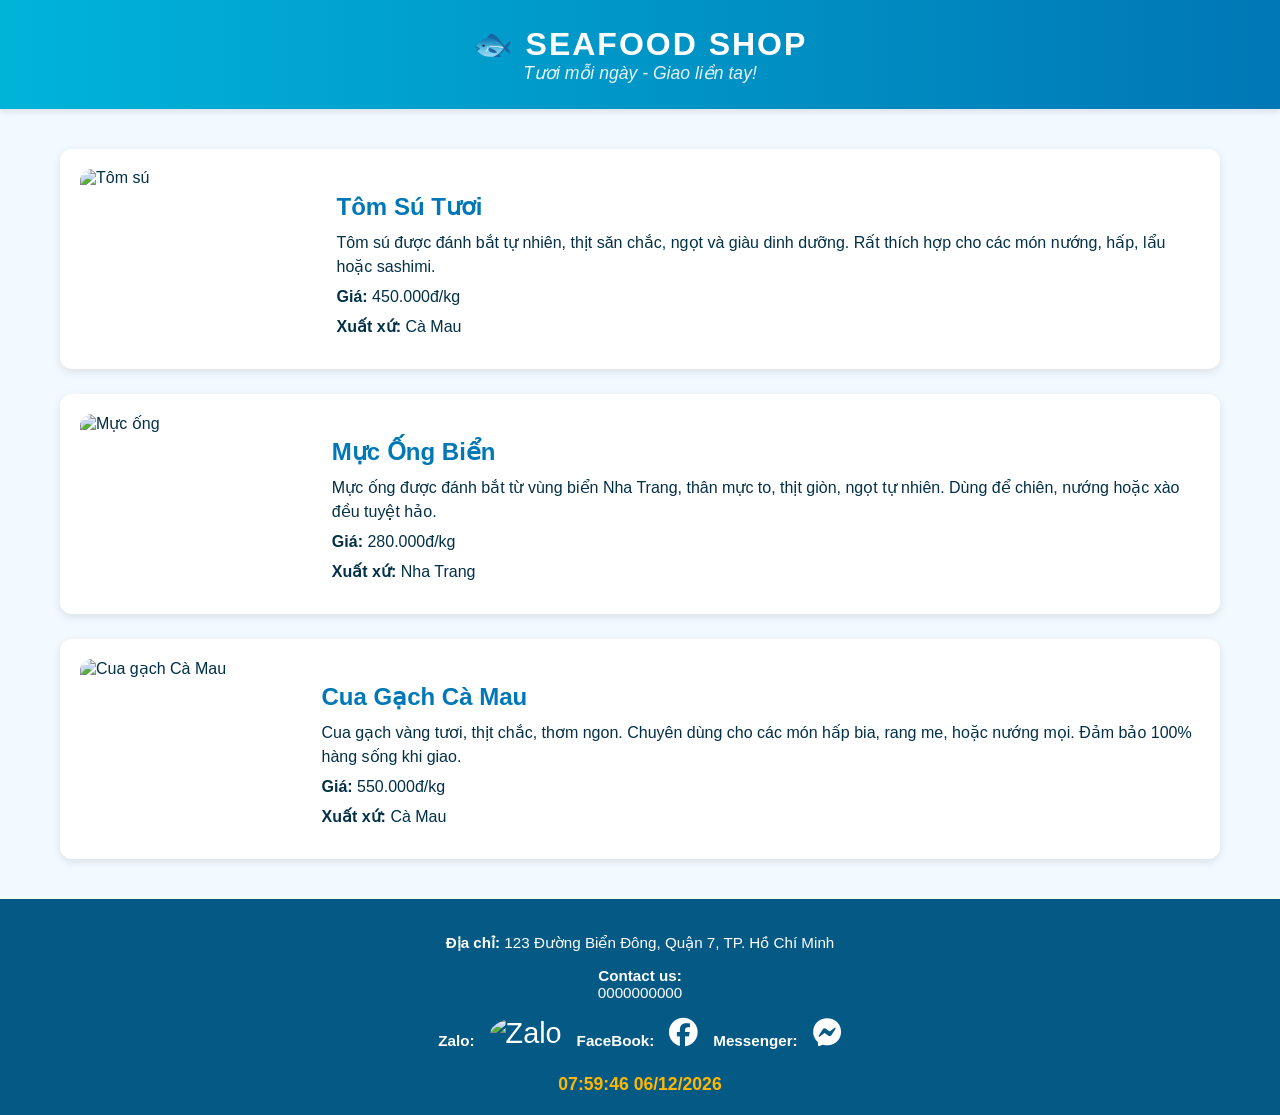
==== index.html @ 4e253ce2 "Add files via upload" ====
<!DOCTYPE html>
<html lang="vi">
<head>
  <meta charset="UTF-8">
  <meta name="viewport" content="width=device-width, initial-scale=1.0">
  <title>SeaFood Store - Hải sản tươi sống</title>
  <link rel="stylesheet" href="style.css">

  <!-- Thư viện icon Font Awesome -->
  <link rel="stylesheet" href="https://cdnjs.cloudflare.com/ajax/libs/font-awesome/6.5.0/css/all.min.css">

  <script>
    // Hiển thị giờ Việt Nam tự động
    function updateTime() {
      const now = new Date();
      const options = {
        timeZone: "Asia/Ho_Chi_Minh",
        hour: "2-digit", minute: "2-digit", second: "2-digit",
        day: "2-digit", month: "2-digit", year: "numeric"
      };
      document.getElementById("clock").innerText =
        now.toLocaleString("vi-VN", options);
    }
    setInterval(updateTime, 1000);
  </script>
</head>
<body onload="updateTime()">
  <header>
    <div class="logo">🐟 SEAFOOD SHOP</div>
    <div class="slogan">Tươi mỗi ngày - Giao liền tay!</div>
  </header>

  <main>
    <section class="product">
      <img src="https://i.imgur.com/nQqzCqB.jpg" alt="Tôm sú">
      <div class="info">
        <h2>Tôm Sú Tươi</h2>
        <p>Tôm sú được đánh bắt tự nhiên, thịt săn chắc, ngọt và giàu dinh dưỡng. 
        Rất thích hợp cho các món nướng, hấp, lẩu hoặc sashimi.</p>
        <p><b>Giá:</b> 450.000đ/kg</p>
        <p><b>Xuất xứ:</b> Cà Mau</p>
      </div>
    </section>

    <section class="product">
      <img src="https://i.imgur.com/hN9wojR.jpg" alt="Mực ống">
      <div class="info">
        <h2>Mực Ống Biển</h2>
        <p>Mực ống được đánh bắt từ vùng biển Nha Trang, thân mực to, thịt giòn, ngọt tự nhiên.
        Dùng để chiên, nướng hoặc xào đều tuyệt hảo.</p>
        <p><b>Giá:</b> 280.000đ/kg</p>
        <p><b>Xuất xứ:</b> Nha Trang</p>
      </div>
    </section>

    <section class="product">
      <img src="https://i.imgur.com/hK0SPQa.jpg" alt="Cua gạch Cà Mau">
      <div class="info">
        <h2>Cua Gạch Cà Mau</h2>
        <p>Cua gạch vàng tươi, thịt chắc, thơm ngon. Chuyên dùng cho các món hấp bia, rang me,
        hoặc nướng mọi. Đảm bảo 100% hàng sống khi giao.</p>
        <p><b>Giá:</b> 550.000đ/kg</p>
        <p><b>Xuất xứ:</b> Cà Mau</p>
      </div>
    </section>
  </main>

  <footer>
    <div class="contact">
      <p><b>Địa chỉ:</b> 123 Đường Biển Đông, Quận 7, TP. Hồ Chí Minh</p>
      <p><b>Contact us:</b><br>0000000000</br></p>
      <div class="social-icons">
        <p><b>Zalo:</b></p>
        <a href="https://zalo.me/0909888777" target="_blank" class="zalo" title="Zalo">
          <img src="https://upload.wikimedia.org/wikipedia/commons/9/91/Icon_of_Zalo.svg" alt="Zalo">
        </a>
        <p><b>FaceBook:</b></p>
        <a href="https://facebook.com/seafoodshop" target="_blank" class="facebook" title="Facebook">
          <i class="fa-brands fa-facebook"></i>
        </a>
        <p><b>Messenger:</b></p>
        <a href="https://m.me/seafoodshop" target="_blank" class="messenger" title="Messenger">
          <i class="fa-brands fa-facebook-messenger"></i>
        </a>
      </div>
    </div>
    <div id="clock"></div>
  </footer>
</body>
</html>
---- style.css ----
body {
  font-family: 'Segoe UI', Tahoma, Geneva, Verdana, sans-serif;
  background-color: #f3faff;
  margin: 0;
  padding: 0;
  color: #023047;
}

header {
  background: linear-gradient(90deg, #00b4d8, #0077b6);
  color: white;
  text-align: center;
  padding: 25px 0;
  box-shadow: 0 3px 6px rgba(0,0,0,0.1);
}

header .logo {
  font-size: 2rem;
  font-weight: bold;
  letter-spacing: 2px;
}

header .slogan {
  font-style: italic;
  font-size: 1.1rem;
  opacity: 0.9;
}

main {
  display: flex;
  flex-direction: column;
  gap: 25px;
  padding: 40px 60px;
}

.product {
  display: flex;
  align-items: center;
  background: white;
  border-radius: 12px;
  padding: 20px;
  box-shadow: 0 3px 10px rgba(0,0,0,0.1);
  transition: 0.3s;
}

.product:hover {
  transform: scale(1.02);
}

.product img {
  width: 250px;
  height: 180px;
  object-fit: cover;
  border-radius: 12px;
  margin-right: 25px;
}

.info h2 {
  color: #0077b6;
  margin-bottom: 10px;
}

.info p {
  margin: 6px 0;
  line-height: 1.5;
}

footer {
  background-color: #045a85;
  color: #fff;
  padding: 20px;
  text-align: center;
  font-size: 0.95rem;
}

footer a {
  color: #ffb703;
  text-decoration: none;
}

footer a:hover {
  text-decoration: underline;
}

.social-icons {
  margin-top: 10px;
  display: flex;
  justify-content: center;
  gap: 15px;
}

.social-icons a {
  font-size: 1.8rem;
  color: white;
  transition: transform 0.2s, color 0.2s;
}

.social-icons a:hover {
  transform: scale(1.2);
  color: #ffb703;
}

.social-icons img {
  width: 32px;
  height: 32px;
  border-radius: 50%;
  transition: transform 0.2s;
}

.social-icons img:hover {
  transform: scale(1.2);
}

#clock {
  margin-top: 10px;
  font-size: 1.1rem;
  color: #ffb703;
  font-weight: bold;
}
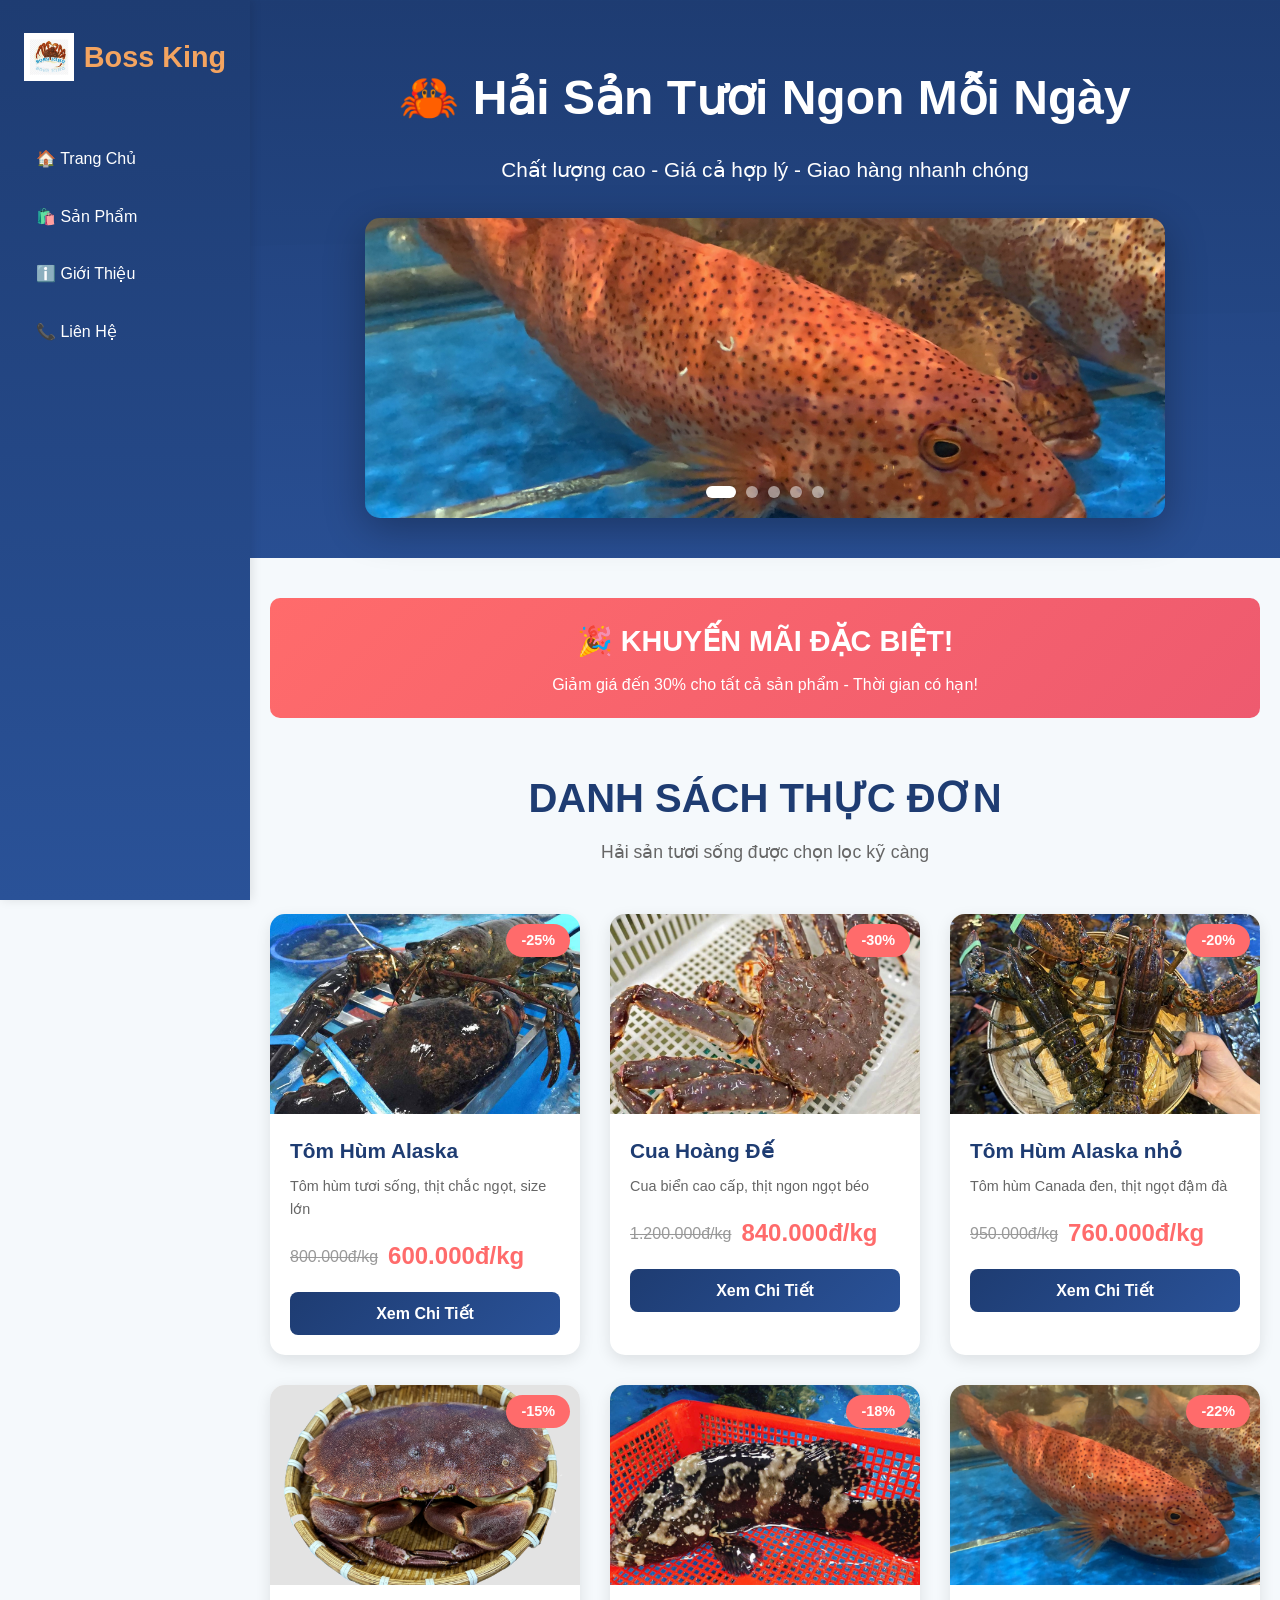
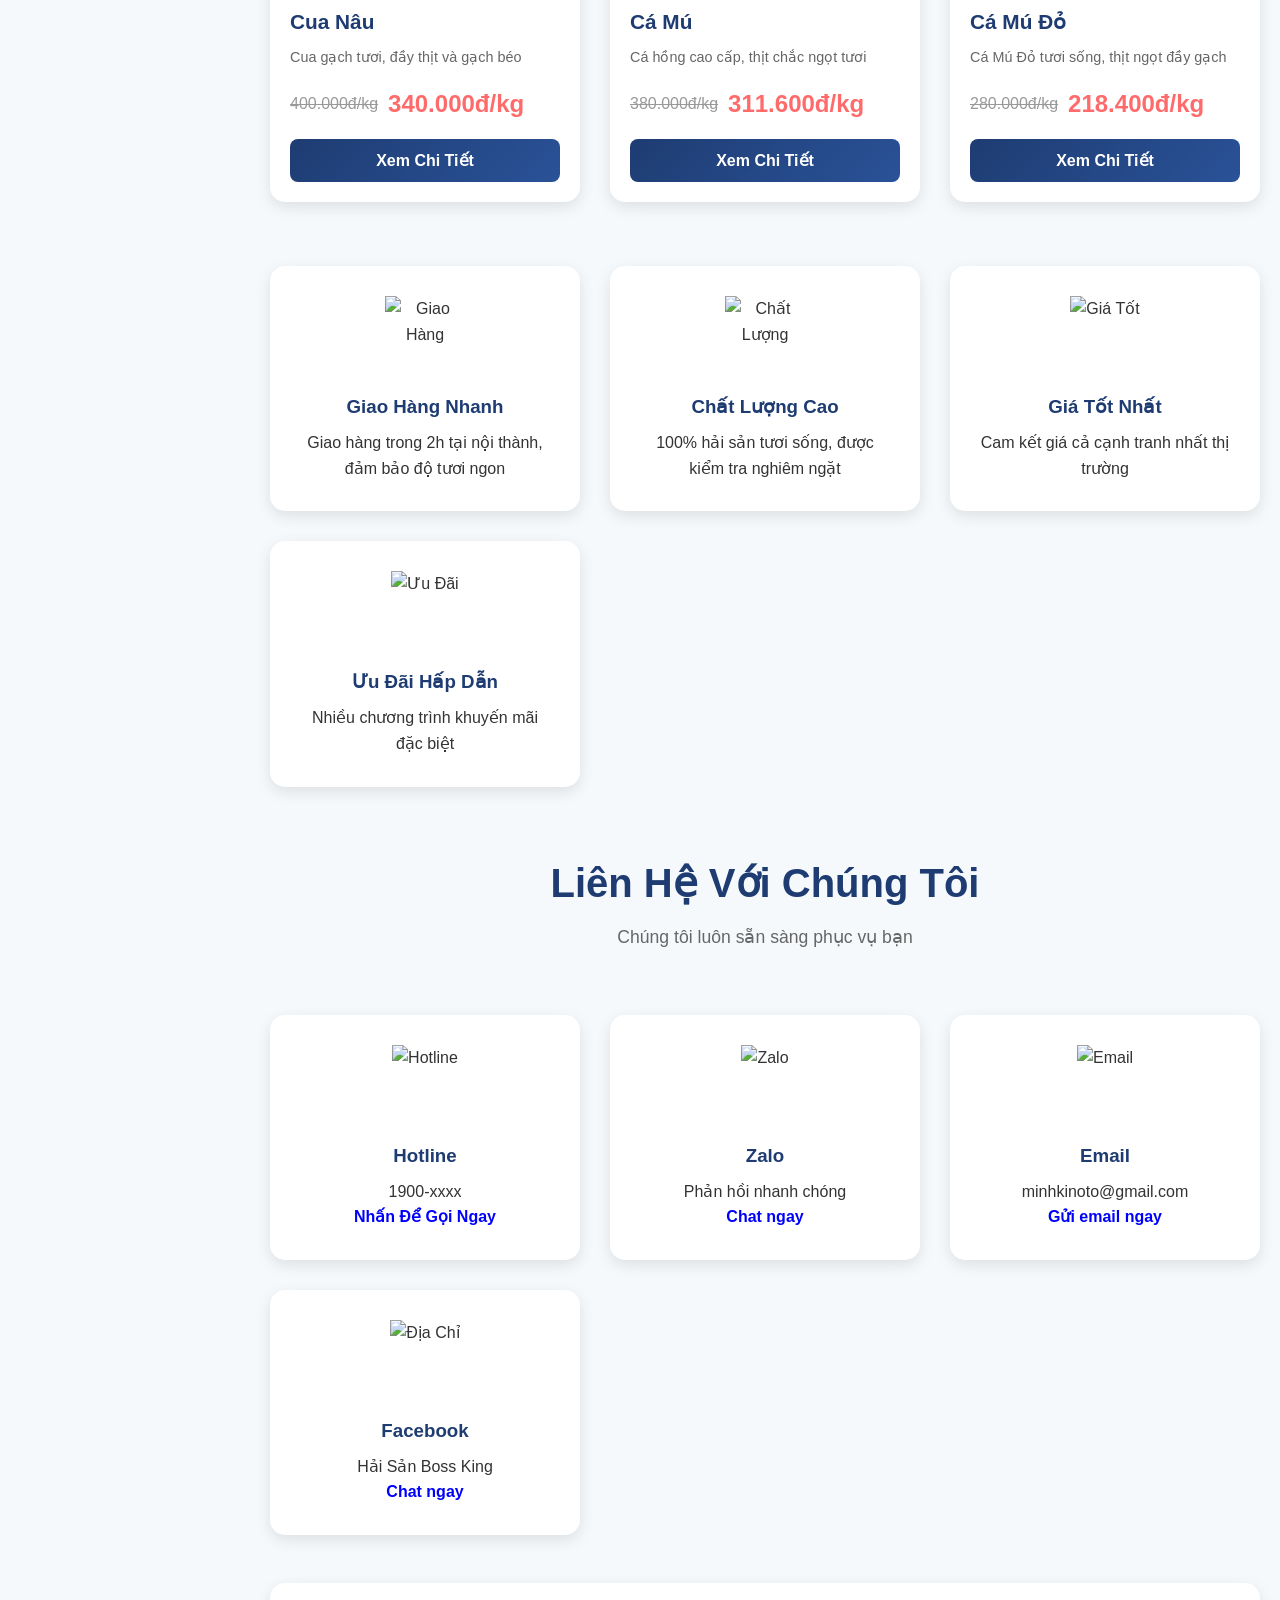
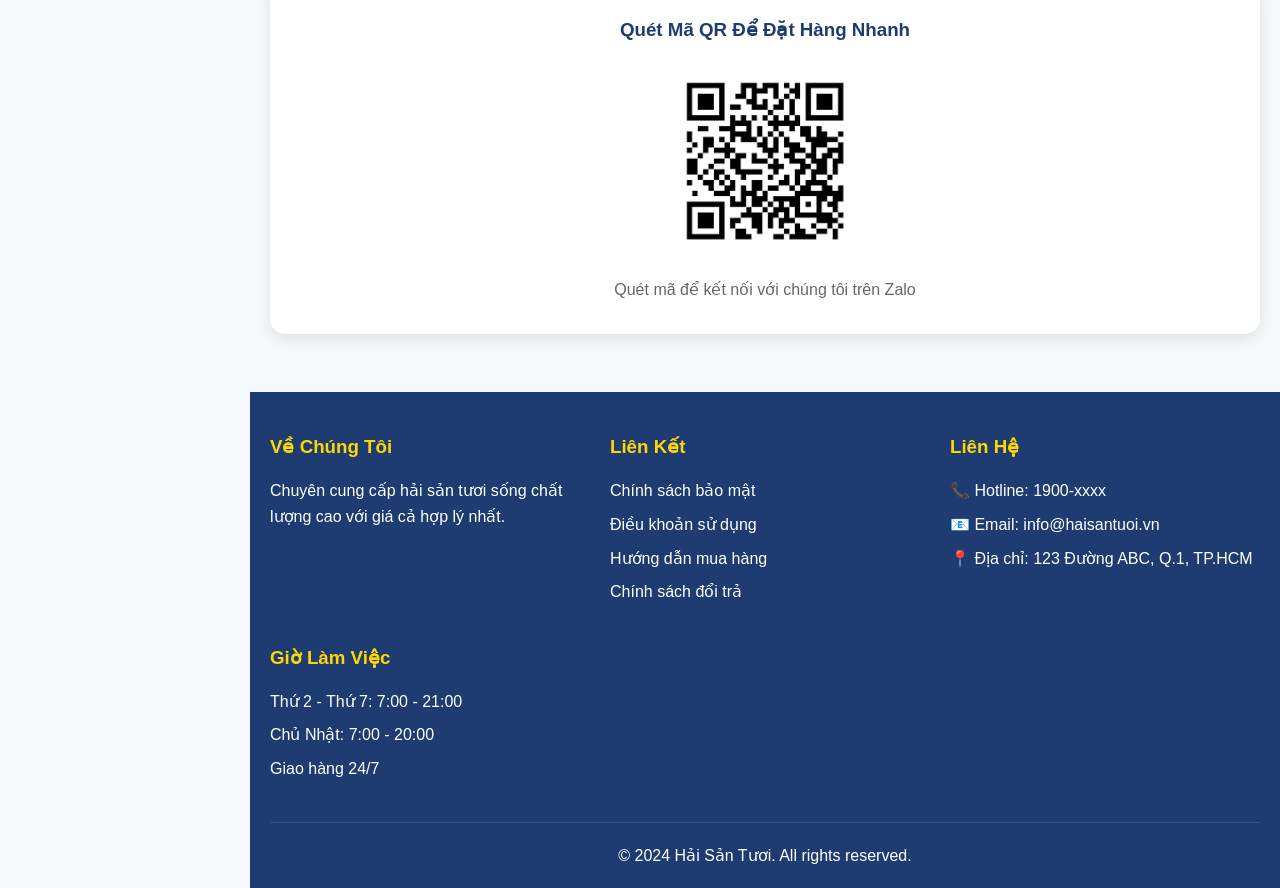
==== commit 3698e797: "Add files via upload" ====
--- a/index.html
+++ b/index.html
@@ -1,90 +1,1233 @@
 <!DOCTYPE html>
 <html lang="vi">
+
 <head>
-  <meta charset="UTF-8">
-  <meta name="viewport" content="width=device-width, initial-scale=1.0">
-  <title>SeaFood Store - Hải sản tươi sống</title>
-  <link rel="stylesheet" href="style.css">
-
-  <!-- Thư viện icon Font Awesome -->
-  <link rel="stylesheet" href="https://cdnjs.cloudflare.com/ajax/libs/font-awesome/6.5.0/css/all.min.css">
-
-  <script>
-    // Hiển thị giờ Việt Nam tự động
-    function updateTime() {
-      const now = new Date();
-      const options = {
-        timeZone: "Asia/Ho_Chi_Minh",
-        hour: "2-digit", minute: "2-digit", second: "2-digit",
-        day: "2-digit", month: "2-digit", year: "numeric"
-      };
-      document.getElementById("clock").innerText =
-        now.toLocaleString("vi-VN", options);
-    }
-    setInterval(updateTime, 1000);
-  </script>
+    <meta charset="UTF-8">
+    <meta name="viewport" content="width=device-width, initial-scale=1.0">
+    <title>Hải Sản Tươi Ngon - Chất Lượng Cao</title>
+    <style>
+        * {
+            margin: 0;
+            padding: 0;
+            box-sizing: border-box;
+        }
+
+        body {
+            font-family: 'Segoe UI', Tahoma, Geneva, Verdana, sans-serif;
+            line-height: 1.6;
+            color: #333;
+            background: #f5f9fc;
+            margin: 0;
+            padding-left: 250px;
+        }
+
+        /* Sidebar Menu */
+        .sidebar {
+            position: fixed;
+            left: 0;
+            top: 0;
+            width: 250px;
+            height: 100vh;
+            background: linear-gradient(180deg, #1e3c72 0%, #2a5298 100%);
+            color: white;
+            padding: 2rem 0;
+            box-shadow: 2px 0 10px rgba(0, 0, 0, 0.1);
+            z-index: 1000;
+            overflow-y: auto;
+        }
+
+        .logo {
+            color: sandybrown;
+            font-size: 1.8rem;
+            font-weight: bold;
+            display: flex;
+            align-items: center;
+            justify-content: center;
+            gap: 10px;
+            padding: 0 20px;
+            margin-bottom: 3rem;
+        }
+
+        .logo-img {
+            width: 50px;
+            height: 50px;
+            object-fit: contain;
+        }
+
+        nav ul {
+            list-style: none;
+            padding: 0;
+        }
+
+        nav ul li {
+            margin: 0;
+        }
+
+        nav a {
+            color: white;
+            text-decoration: none;
+            transition: all 0.3s;
+            font-weight: 500;
+            display: block;
+            padding: 1rem 2rem;
+            border-left: 4px solid transparent;
+        }
+
+        nav a:hover {
+            background: rgba(255, 255, 255, 0.1);
+            border-left-color: #ffd700;
+            padding-left: 2.5rem;
+        }
+
+        /* Hero Banner */
+        .hero {
+            background: linear-gradient(rgba(30, 60, 114, 0.8), rgba(42, 82, 152, 0.8)),
+                url('data:image/svg+xml,<svg xmlns="http://www.w3.org/2000/svg" viewBox="0 0 1200 400"><rect fill="%231e3c72" width="1200" height="400"/><path fill="%232a5298" opacity="0.3" d="M0,200 Q300,150 600,200 T1200,200 L1200,400 L0,400 Z"/></svg>');
+            background-size: cover;
+            background-position: center;
+            color: white;
+            padding: 60px 20px 40px;
+            text-align: center;
+        }
+
+        .hero h1 {
+            font-size: 3rem;
+            margin-bottom: 1rem;
+            animation: fadeInDown 1s;
+        }
+
+        .hero p {
+            font-size: 1.3rem;
+            margin-bottom: 2rem;
+            animation: fadeInUp 1s;
+        }
+
+        /* Carousel */
+        .carousel-container {
+            max-width: 800px;
+            margin: 0 auto;
+            position: relative;
+            height: 300px;
+            overflow: hidden;
+            border-radius: 15px;
+            box-shadow: 0 10px 40px rgba(0, 0, 0, 0.3);
+        }
+
+        .carousel-slide {
+            position: absolute;
+            width: 100%;
+            height: 100%;
+            opacity: 0;
+            transition: opacity 1s ease-in-out;
+            display: flex;
+            align-items: center;
+            justify-content: center;
+        }
+
+        .carousel-slide img {
+            width: 100%;
+            height: 100%;
+            object-fit: cover;
+        }
+
+        .carousel-slide.active {
+            opacity: 1;
+        }
+
+        .carousel-slide:nth-child(1) {
+            background: linear-gradient(135deg, #667eea 0%, #764ba2 100%);
+        }
+
+        .carousel-slide:nth-child(2) {
+            background: linear-gradient(135deg, #f093fb 0%, #f5576c 100%);
+        }
+
+        .carousel-slide:nth-child(3) {
+            background: linear-gradient(135deg, #4facfe 0%, #00f2fe 100%);
+        }
+
+        .carousel-slide:nth-child(4) {
+            background: linear-gradient(135deg, #43e97b 0%, #38f9d7 100%);
+        }
+
+        .carousel-slide:nth-child(5) {
+            background: linear-gradient(135deg, #fa709a 0%, #fee140 100%);
+        }
+
+        .carousel-indicators {
+            position: absolute;
+            bottom: 20px;
+            left: 50%;
+            transform: translateX(-50%);
+            display: flex;
+            gap: 10px;
+            z-index: 10;
+        }
+
+        .indicator {
+            width: 12px;
+            height: 12px;
+            border-radius: 50%;
+            background: rgba(255, 255, 255, 0.5);
+            cursor: pointer;
+            transition: background 0.3s;
+        }
+
+        .indicator.active {
+            background: white;
+            width: 30px;
+            border-radius: 6px;
+        }
+
+        /* Container */
+        .container {
+            max-width: 1200px;
+            margin: 0 auto;
+            padding: 40px 20px;
+        }
+
+        /* Section Title */
+        .section-title {
+            text-align: center;
+            margin-bottom: 3rem;
+        }
+
+        .section-title h2 {
+            font-size: 2.5rem;
+            color: #1e3c72;
+            margin-bottom: 0.5rem;
+        }
+
+        .section-title p {
+            color: #666;
+            font-size: 1.1rem;
+        }
+
+        /* Promotion Banner */
+        .promo-banner {
+            background: linear-gradient(135deg, #ff6b6b 0%, #ee5a6f 100%);
+            color: white;
+            padding: 20px;
+            border-radius: 10px;
+            text-align: center;
+            margin-bottom: 3rem;
+            animation: pulse 2s infinite;
+        }
+
+        .promo-banner h3 {
+            font-size: 1.8rem;
+            margin-bottom: 0.5rem;
+        }
+
+        /* Product Grid */
+        .product-grid {
+            display: grid;
+            grid-template-columns: repeat(auto-fit, minmax(280px, 1fr));
+            gap: 30px;
+            margin-bottom: 3rem;
+        }
+
+        .product-card {
+            background: white;
+            border-radius: 15px;
+            overflow: hidden;
+            box-shadow: 0 5px 15px rgba(0, 0, 0, 0.1);
+            transition: transform 0.3s, box-shadow 0.3s;
+            position: relative;
+        }
+
+        .product-card:hover {
+            transform: translateY(-10px);
+            box-shadow: 0 15px 30px rgba(0, 0, 0, 0.2);
+        }
+
+        .product-image {
+            width: 100%;
+            height: 200px;
+            position: relative;
+            overflow: hidden;
+        }
+
+        .product-image img {
+            width: 100%;
+            height: 100%;
+            object-fit: cover;
+            transition: transform 0.3s;
+        }
+
+        .product-card:hover .product-image img {
+            transform: scale(1.1);
+        }
+
+        .discount-badge {
+            position: absolute;
+            top: 10px;
+            right: 10px;
+            background: #ff6b6b;
+            color: white;
+            padding: 5px 15px;
+            border-radius: 20px;
+            font-weight: bold;
+            font-size: 0.9rem;
+            animation: bounce 1s infinite;
+        }
+
+        .product-info {
+            padding: 20px;
+        }
+
+        .product-name {
+            font-size: 1.3rem;
+            font-weight: bold;
+            color: #1e3c72;
+            margin-bottom: 0.5rem;
+        }
+
+        .product-desc {
+            color: #666;
+            font-size: 0.9rem;
+            margin-bottom: 1rem;
+        }
+
+        .price-container {
+            display: flex;
+            align-items: center;
+            gap: 10px;
+            margin-bottom: 1rem;
+        }
+
+        .original-price {
+            color: #999;
+            text-decoration: line-through;
+            font-size: 1rem;
+        }
+
+        .current-price {
+            color: #ff6b6b;
+            font-size: 1.5rem;
+            font-weight: bold;
+        }
+
+        .view-detail {
+            width: 100%;
+            padding: 12px;
+            background: linear-gradient(135deg, #1e3c72 0%, #2a5298 100%);
+            color: white;
+            border: none;
+            border-radius: 8px;
+            font-size: 1rem;
+            font-weight: bold;
+            cursor: pointer;
+            transition: transform 0.2s, box-shadow 0.2s;
+        }
+
+        .view-detail:hover {
+            transform: scale(1.05);
+            box-shadow: 0 5px 15px rgba(30, 60, 114, 0.4);
+        }
+
+        /* Modal */
+        .modal {
+            display: none;
+            position: fixed;
+            z-index: 2000;
+            left: 0;
+            top: 0;
+            width: 100%;
+            height: 100%;
+            background-color: rgba(0, 0, 0, 0.7);
+            animation: fadeIn 0.3s;
+        }
+
+        .modal-content {
+            background-color: white;
+            margin: 5% auto;
+            padding: 0;
+            border-radius: 15px;
+            width: 90%;
+            max-width: 700px;
+            max-height: 85vh;
+            overflow-y: auto;
+            animation: slideDown 0.4s;
+            box-shadow: 0 10px 40px rgba(0, 0, 0, 0.3);
+        }
+
+        .modal-header {
+            background: linear-gradient(135deg, #1e3c72 0%, #2a5298 100%);
+            color: white;
+            padding: 25px 30px;
+            border-radius: 15px 15px 0 0;
+            display: flex;
+            justify-content: space-between;
+            align-items: center;
+        }
+
+        .modal-header h2 {
+            margin: 0;
+            font-size: 1.8rem;
+        }
+
+        .close {
+            color: white;
+            font-size: 2rem;
+            font-weight: bold;
+            cursor: pointer;
+            transition: transform 0.2s;
+            line-height: 1;
+        }
+
+        .close:hover {
+            transform: rotate(90deg);
+        }
+
+        .modal-body {
+            padding: 30px;
+        }
+
+        .modal-product-image {
+            text-align: center;
+            margin-bottom: 20px;
+        }
+
+        .modal-product-image img {
+            width: 400px;
+            height: 200px;
+            object-fit: cover;
+            border-radius: 15px;
+            animation: bounce 1s;
+        }
+
+        .modal-price-section {
+            background: linear-gradient(135deg, #fff5f5 0%, #ffe5e5 100%);
+            padding: 20px;
+            border-radius: 10px;
+            margin-bottom: 20px;
+        }
+
+        .modal-price-row {
+            display: flex;
+            justify-content: space-between;
+            align-items: center;
+            margin-bottom: 10px;
+        }
+
+        .modal-original-price {
+            font-size: 1.2rem;
+            color: #999;
+            text-decoration: line-through;
+        }
+
+        .modal-current-price {
+            font-size: 2rem;
+            color: #ff6b6b;
+            font-weight: bold;
+        }
+
+        .discount-info {
+            background: white;
+            border-left: 4px solid #ff6b6b;
+            padding: 20px;
+            margin-bottom: 20px;
+            border-radius: 8px;
+        }
+
+        .discount-info h3 {
+            color: #1e3c72;
+            margin-bottom: 15px;
+            font-size: 1.3rem;
+        }
+
+        .discount-tier {
+            background: #f8f9fa;
+            padding: 12px 15px;
+            margin-bottom: 10px;
+            border-radius: 8px;
+            display: flex;
+            justify-content: space-between;
+            align-items: center;
+            transition: transform 0.2s, background 0.2s;
+        }
+
+        .discount-tier:hover {
+            transform: translateX(5px);
+            background: #e9ecef;
+        }
+
+        .discount-tier:last-child {
+            margin-bottom: 0;
+        }
+
+        .tier-condition {
+            font-weight: 600;
+            color: #333;
+        }
+
+        .tier-discount {
+            background: linear-gradient(135deg, #ff6b6b 0%, #ee5a6f 100%);
+            color: white;
+            padding: 5px 15px;
+            border-radius: 20px;
+            font-weight: bold;
+        }
+
+        .product-description {
+            margin-bottom: 20px;
+        }
+
+        .product-description h3 {
+            color: #1e3c72;
+            margin-bottom: 10px;
+        }
+
+        .product-description p {
+            color: #666;
+            line-height: 1.8;
+        }
+
+        .add-to-cart-modal {
+            width: 100%;
+            padding: 15px;
+            background: linear-gradient(135deg, #25D366 0%, #128C7E 100%);
+            color: white;
+            border: none;
+            border-radius: 8px;
+            font-size: 1.1rem;
+            font-weight: bold;
+            cursor: pointer;
+            transition: transform 0.2s, box-shadow 0.2s;
+            text-decoration: none;
+            display: block;
+            text-align: center;
+        }
+
+        .add-to-cart-modal:hover {
+            transform: scale(1.02);
+            box-shadow: 0 5px 15px rgba(37, 211, 102, 0.4);
+        }
+
+        @keyframes fadeIn {
+            from {
+                opacity: 0;
+            }
+
+            to {
+                opacity: 1;
+            }
+        }
+
+        @keyframes slideDown {
+            from {
+                opacity: 0;
+                transform: translateY(-50px);
+            }
+
+            to {
+                opacity: 1;
+                transform: translateY(0);
+            }
+        }
+
+        /* Features Section */
+        .features {
+            display: grid;
+            grid-template-columns: repeat(auto-fit, minmax(250px, 1fr));
+            gap: 30px;
+            margin-top: 4rem;
+        }
+
+        .feature-card {
+            background: white;
+            padding: 30px;
+            border-radius: 15px;
+            text-align: center;
+            box-shadow: 0 5px 15px rgba(0, 0, 0, 0.1);
+            transition: transform 0.3s;
+        }
+
+        .feature-card:hover {
+            transform: translateY(-5px);
+        }
+
+        .feature-icon {
+            width: 80px;
+            height: 80px;
+            margin: 0 auto 1rem;
+        }
+
+        .feature-icon img {
+            width: 100%;
+            height: 100%;
+            object-fit: contain;
+        }
+
+        .feature-card h3 {
+            color: #1e3c72;
+            margin-bottom: 0.5rem;
+        }
+
+        /* Footer */
+        footer {
+            background: #1e3c72;
+            color: white;
+            padding: 40px 20px 20px;
+            margin-top: -30px;
+        }
+
+        .footer-content {
+            max-width: 1200px;
+            margin: 0 auto;
+            display: grid;
+            grid-template-columns: repeat(auto-fit, minmax(250px, 1fr));
+            gap: 30px;
+            margin-bottom: 2rem;
+        }
+
+        .footer-section h3 {
+            margin-bottom: 1rem;
+            color: #ffd700;
+        }
+
+        .footer-section ul {
+            list-style: none;
+        }
+
+        .footer-section ul li {
+            margin-bottom: 0.5rem;
+        }
+
+        .footer-bottom {
+            text-align: center;
+            padding-top: 20px;
+            border-top: 1px solid rgba(255, 255, 255, 0.1);
+        }
+
+        /* Animations */
+        @keyframes fadeInDown {
+            from {
+                opacity: 0;
+                transform: translateY(-30px);
+            }
+
+            to {
+                opacity: 1;
+                transform: translateY(0);
+            }
+        }
+
+        @keyframes fadeInUp {
+            from {
+                opacity: 0;
+                transform: translateY(30px);
+            }
+
+            to {
+                opacity: 1;
+                transform: translateY(0);
+            }
+        }
+
+        @keyframes pulse {
+
+            0%,
+            100% {
+                transform: scale(1);
+            }
+
+            50% {
+                transform: scale(1.02);
+            }
+        }
+
+        @keyframes bounce {
+
+            0%,
+            100% {
+                transform: translateY(0);
+            }
+
+            50% {
+                transform: translateY(-5px);
+            }
+        }
+
+        /* Responsive */
+        @media (max-width: 768px) {
+            body {
+                padding-left: 0;
+            }
+
+            .sidebar {
+                width: 100%;
+                height: auto;
+                position: relative;
+            }
+
+            .logo {
+                margin-bottom: 1rem;
+            }
+
+            nav ul {
+                display: flex;
+                flex-wrap: wrap;
+                justify-content: center;
+            }
+
+            nav ul li {
+                flex: 0 0 50%;
+            }
+
+            nav a {
+                padding: 0.8rem 1rem;
+                text-align: center;
+                border-left: none;
+                border-bottom: 3px solid transparent;
+            }
+
+            nav a:hover {
+                padding-left: 1rem;
+                border-bottom-color: #ffd700;
+            }
+
+            .hero h1 {
+                font-size: 2rem;
+            }
+
+            .hero p {
+                font-size: 1rem;
+            }
+
+            .carousel-container {
+                height: 200px;
+            }
+        }
+    </style>
 </head>
-<body onload="updateTime()">
-  <header>
-    <div class="logo">🐟 SEAFOOD SHOP</div>
-    <div class="slogan">Tươi mỗi ngày - Giao liền tay!</div>
-  </header>
-
-  <main>
-    <section class="product">
-      <img src="https://i.imgur.com/nQqzCqB.jpg" alt="Tôm sú">
-      <div class="info">
-        <h2>Tôm Sú Tươi</h2>
-        <p>Tôm sú được đánh bắt tự nhiên, thịt săn chắc, ngọt và giàu dinh dưỡng. 
-        Rất thích hợp cho các món nướng, hấp, lẩu hoặc sashimi.</p>
-        <p><b>Giá:</b> 450.000đ/kg</p>
-        <p><b>Xuất xứ:</b> Cà Mau</p>
-      </div>
+
+<body>
+    <!-- Sidebar Menu -->
+    <aside class="sidebar">
+        <div class="logo">
+            <img src="img/logo.jpg" alt="Logo" class="logo-img">
+            Boss King
+        </div>
+        <nav>
+            <ul>
+                <li><a href="#home">🏠 Trang Chủ</a></li>
+                <li><a href="#products">🛍️ Sản Phẩm</a></li>
+                <li><a href="#about">ℹ️ Giới Thiệu</a></li>
+                <li><a href="#contact">📞 Liên Hệ</a></li>
+            </ul>
+        </nav>
+    </aside>
+
+    <!-- Hero Section -->
+    <section class="hero" id="home">
+        <h1>🦀 Hải Sản Tươi Ngon Mỗi Ngày</h1>
+        <p>Chất lượng cao - Giá cả hợp lý - Giao hàng nhanh chóng</p>
+
+        <!-- Carousel -->
+        <div class="carousel-container">
+            <div class="carousel-slide active">
+                <img src="img/camudo899k.jpg" alt="Cá Mú Đỏ">
+            </div>
+            <div class="carousel-slide">
+                <img src="img/camu.png" alt="Cá Mú">
+            </div>
+            <div class="carousel-slide">
+                <img src="img/ghe699k.png" alt="Ghẹ">
+            </div>
+            <div class="carousel-slide">
+                <img src="img/tomalaskanho1tr5.jpg" alt="Tôm Alaska">
+            </div>
+            <div class="carousel-slide">
+                <img src="img/cuanau.png" alt="Cua Nâu">
+            </div>
+            <div class="carousel-indicators">
+                <div class="indicator active" onclick="goToSlide(0)"></div>
+                <div class="indicator" onclick="goToSlide(1)"></div>
+                <div class="indicator" onclick="goToSlide(2)"></div>
+                <div class="indicator" onclick="goToSlide(3)"></div>
+                <div class="indicator" onclick="goToSlide(4)"></div>
+            </div>
+        </div>
     </section>
 
-    <section class="product">
-      <img src="https://i.imgur.com/hN9wojR.jpg" alt="Mực ống">
-      <div class="info">
-        <h2>Mực Ống Biển</h2>
-        <p>Mực ống được đánh bắt từ vùng biển Nha Trang, thân mực to, thịt giòn, ngọt tự nhiên.
-        Dùng để chiên, nướng hoặc xào đều tuyệt hảo.</p>
-        <p><b>Giá:</b> 280.000đ/kg</p>
-        <p><b>Xuất xứ:</b> Nha Trang</p>
-      </div>
-    </section>
-
-    <section class="product">
-      <img src="https://i.imgur.com/hK0SPQa.jpg" alt="Cua gạch Cà Mau">
-      <div class="info">
-        <h2>Cua Gạch Cà Mau</h2>
-        <p>Cua gạch vàng tươi, thịt chắc, thơm ngon. Chuyên dùng cho các món hấp bia, rang me,
-        hoặc nướng mọi. Đảm bảo 100% hàng sống khi giao.</p>
-        <p><b>Giá:</b> 550.000đ/kg</p>
-        <p><b>Xuất xứ:</b> Cà Mau</p>
-      </div>
-    </section>
-  </main>
-
-  <footer>
-    <div class="contact">
-      <p><b>Địa chỉ:</b> 123 Đường Biển Đông, Quận 7, TP. Hồ Chí Minh</p>
-      <p><b>Contact us:</b><br>0000000000</br></p>
-      <div class="social-icons">
-        <p><b>Zalo:</b></p>
-        <a href="https://zalo.me/0909888777" target="_blank" class="zalo" title="Zalo">
-          <img src="https://upload.wikimedia.org/wikipedia/commons/9/91/Icon_of_Zalo.svg" alt="Zalo">
-        </a>
-        <p><b>FaceBook:</b></p>
-        <a href="https://facebook.com/seafoodshop" target="_blank" class="facebook" title="Facebook">
-          <i class="fa-brands fa-facebook"></i>
-        </a>
-        <p><b>Messenger:</b></p>
-        <a href="https://m.me/seafoodshop" target="_blank" class="messenger" title="Messenger">
-          <i class="fa-brands fa-facebook-messenger"></i>
-        </a>
-      </div>
+    <!-- Main Container -->
+    <div class="container">
+        <!-- Promotion Banner -->
+        <div class="promo-banner">
+            <h3>🎉 KHUYẾN MÃI ĐẶC BIỆT!</h3>
+            <p>Giảm giá đến 30% cho tất cả sản phẩm - Thời gian có hạn!</p>
+        </div>
+
+        <!-- Section Title -->
+        <div class="section-title" id="products">
+            <h2>DANH SÁCH THỰC ĐƠN</h2>
+            <p>Hải sản tươi sống được chọn lọc kỹ càng</p>
+        </div>
+
+        <!-- Product Grid -->
+        <div class="product-grid">
+            <!-- Product 1 -->
+            <div class="product-card">
+                <div class="product-image">
+                    <img src="img/tomalaskalon1tr6.jpg" alt="Tôm Hùm Alaska">
+                </div>
+                <span class="discount-badge">-25%</span>
+                <div class="product-info">
+                    <h3 class="product-name">Tôm Hùm Alaska</h3>
+                    <p class="product-desc">Tôm hùm tươi sống, thịt chắc ngọt, size lớn</p>
+                    <div class="price-container">
+                        <span class="original-price">800.000đ/kg</span>
+                        <span class="current-price">600.000đ/kg</span>
+                    </div>
+                    <button class="view-detail" onclick="showProductDetail('tomhum')">Xem Chi Tiết</button>
+                </div>
+            </div>
+
+            <!-- Product 2 -->
+            <div class="product-card">
+                <div class="product-image">
+                    <img src="img/cuahoangde.jpg" alt="Cua Hoàng Đế">
+                </div>
+                <span class="discount-badge">-30%</span>
+                <div class="product-info">
+                    <h3 class="product-name">Cua Hoàng Đế</h3>
+                    <p class="product-desc">Cua biển cao cấp, thịt ngon ngọt béo</p>
+                    <div class="price-container">
+                        <span class="original-price">1.200.000đ/kg</span>
+                        <span class="current-price">840.000đ/kg</span>
+                    </div>
+                    <button class="view-detail" onclick="showProductDetail('cua')">Xem Chi Tiết</button>
+                </div>
+            </div>
+
+            <!-- Product 3 -->
+            <div class="product-card">
+                <div class="product-image">
+                    <img src="img/tomalaskanho1tr5.jpg" alt="Tôm Hùm Alaska nhỏ">
+                </div>
+                <span class="discount-badge">-20%</span>
+                <div class="product-info">
+                    <h3 class="product-name">Tôm Hùm Alaska nhỏ</h3>
+                    <p class="product-desc">Tôm hùm Canada đen, thịt ngọt đậm đà</p>
+                    <div class="price-container">
+                        <span class="original-price">950.000đ/kg</span>
+                        <span class="current-price">760.000đ/kg</span>
+                    </div>
+                    <button class="view-detail" onclick="showProductDetail('tomsu')">Xem Chi Tiết</button>
+                </div>
+            </div>
+
+            <!-- Product 4 -->
+            <div class="product-card">
+                <div class="product-image">
+                    <img src="img/cuanau.png" alt="Cua Nâu">
+                </div>
+                <span class="discount-badge">-15%</span>
+                <div class="product-info">
+                    <h3 class="product-name">Cua Nâu</h3>
+                    <p class="product-desc">Cua gạch tươi, đầy thịt và gạch béo</p>
+                    <div class="price-container">
+                        <span class="original-price">400.000đ/kg</span>
+                        <span class="current-price">340.000đ/kg</span>
+                    </div>
+                    <button class="view-detail" onclick="showProductDetail('muc')">Xem Chi Tiết</button>
+                </div>
+            </div>
+
+            <!-- Product 5 -->
+            <div class="product-card">
+                <div class="product-image">
+                    <img src="img/camu.png" alt="Cá Mú">
+                </div>
+                <span class="discount-badge">-18%</span>
+                <div class="product-info">
+                    <h3 class="product-name">Cá Mú</h3>
+                    <p class="product-desc">Cá hồng cao cấp, thịt chắc ngọt tươi</p>
+                    <div class="price-container">
+                        <span class="original-price">380.000đ/kg</span>
+                        <span class="current-price">311.600đ/kg</span>
+                    </div>
+                    <button class="view-detail" onclick="showProductDetail('cahoi')">Xem Chi Tiết</button>
+                </div>
+            </div>
+
+            <!-- Product 6 -->
+            <div class="product-card">
+                <div class="product-image">
+                    <img src="img/camudo899k.jpg" alt="Cá Mú Đỏ">
+                </div>
+                <span class="discount-badge">-22%</span>
+                <div class="product-info">
+                    <h3 class="product-name">Cá Mú Đỏ</h3>
+                    <p class="product-desc">Cá Mú Đỏ tươi sống, thịt ngọt đầy gạch</p>
+                    <div class="price-container">
+                        <span class="original-price">280.000đ/kg</span>
+                        <span class="current-price">218.400đ/kg</span>
+                    </div>
+                    <button class="view-detail" onclick="showProductDetail('hau')">Xem Chi Tiết</button>
+                </div>
+            </div>
+        </div>
+
+        <!-- Features Section -->
+        <div class="features" id="about">
+            <div class="feature-card">
+                <div class="feature-icon">
+                    <img src="https://cdn-icons-png.flaticon.com/512/709/709790.png" alt="Giao Hàng">
+                </div>
+                <h3>Giao Hàng Nhanh</h3>
+                <p>Giao hàng trong 2h tại nội thành, đảm bảo độ tươi ngon</p>
+            </div>
+            <div class="feature-card">
+                <div class="feature-icon">
+                    <img src="https://cdn-icons-png.flaticon.com/512/7656/7656139.png" alt="Chất Lượng">
+                </div>
+                <h3>Chất Lượng Cao</h3>
+                <p>100% hải sản tươi sống, được kiểm tra nghiêm ngặt</p>
+            </div>
+            <div class="feature-card">
+                <div class="feature-icon">
+                    <img src="https://cdn-icons-png.flaticon.com/512/2037/2037440.png" alt="Giá Tốt">
+                </div>
+                <h3>Giá Tốt Nhất</h3>
+                <p>Cam kết giá cả cạnh tranh nhất thị trường</p>
+            </div>
+            <div class="feature-card">
+                <div class="feature-icon">
+                    <img src="https://cdn-icons-png.flaticon.com/512/3176/3176366.png" alt="Ưu Đãi">
+                </div>
+                <h3>Ưu Đãi Hấp Dẫn</h3>
+                <p>Nhiều chương trình khuyến mãi đặc biệt</p>
+            </div>
+        </div>
+
+        <!-- Contact Section -->
+        <div class="section-title" id="contact" style="margin-top: 4rem;">
+            <h2>Liên Hệ Với Chúng Tôi</h2>
+            <p>Chúng tôi luôn sẵn sàng phục vụ bạn</p>
+        </div>
+
+        <div class="features">
+            <div class="feature-card">
+                <div class="feature-icon">
+                    <img src="https://cdn-icons-png.flaticon.com/512/126/126341.png" alt="Hotline">
+                </div>
+                <h3>Hotline</h3>
+                <a>
+                    1900-xxxx
+                    <p><a href="tel:1900xxxx" target="_blank"
+                        style="color: blue; text-decoration: none; font-weight: bold;">Nhấn Để Gọi Ngay</a></p>
+                </a>
+            </div>
+            <div class="feature-card">
+                <div class="feature-icon">
+                    <img src="https://emsang.vn/wp-content/uploads/2023/02/zalo-2.png" alt="Zalo">
+                </div>
+                <h3>Zalo</h3>
+                <p>Phản hồi nhanh chóng<br />
+                <p><a href="https://zalo.me/0123456789" target="_blank"
+                        style="color: blue; text-decoration: none; font-weight: bold;">Chat ngay</a></p>
+            </div>
+            <div class="feature-card">
+                <div class="feature-icon">
+                    <img src="https://cdn-icons-png.flaticon.com/512/732/732200.png" alt="Email">
+                </div>
+                <h3>Email</h3>
+                <p>
+                    minhkinoto@gmail.com<br />
+                    <a style="text-decoration: none; color: blue; font-weight: bold;" href="mailto:minhkinoto@gmail.com"
+                        class="email-link">
+                        Gửi email ngay
+                    </a>
+
+                </p>
+            </div>
+            <div class="feature-card">
+                <div class="feature-icon">
+                    <img src="https://cdn.pixabay.com/photo/2021/06/15/12/51/facebook-6338509_1280.png" alt="Địa Chỉ">
+                </div>
+                <h3>Facebook</h3>
+                <p>Hải Sản Boss King<br />
+                <p><a href="https://www.facebook.com/login.php/" target="_blank"
+                        style="color: blue; text-decoration: none; font-weight: bold;">Chat ngay</a></p>
+                </p>
+            </div>
+        </div>
+
+        <!-- QR Code Section -->
+        <div
+            style="text-align: center; margin: 3rem 0; padding: 2rem; background: white; border-radius: 15px; box-shadow: 0 5px 15px rgba(0,0,0,0.1);">
+            <h3 style="color: #1e3c72; margin-bottom: 1rem;">Quét Mã QR Để Đặt Hàng Nhanh</h3>
+            <img src="img/maqr.png" alt="QR Code" style="width: 200px; height: 200px; margin: 0 auto; display: block;">
+            <p style="color: #666; margin-top: 1rem;">Quét mã để kết nối với chúng tôi trên Zalo</p>
+        </div>
     </div>
-    <div id="clock"></div>
-  </footer>
+
+    <!-- Product Detail Modal -->
+    <div id="productModal" class="modal">
+        <div class="modal-content">
+            <div class="modal-header">
+                <h2 id="modalTitle">Chi Tiết Sản Phẩm</h2>
+                <span class="close" onclick="closeModal()">&times;</span>
+            </div>
+            <div class="modal-body">
+                <div class="modal-product-image" id="modalIcon"></div>
+
+                <div class="modal-price-section">
+                    <div class="modal-price-row">
+                        <span class="modal-original-price" id="modalOriginalPrice"></span>
+                        <span class="modal-current-price" id="modalCurrentPrice"></span>
+                    </div>
+                </div>
+
+                <div class="product-description">
+                    <h3>Mô tả sản phẩm</h3>
+                    <p id="modalDescription"></p>
+                </div>
+
+                <div class="discount-info">
+                    <h3>🎁 Chương Trình Giảm Giá Đặc Biệt</h3>
+                    <div id="discountTiers"></div>
+                </div>
+
+                <a href="https://zalo.me/0123456789" target="_blank" class="add-to-cart-modal" id="contactButton">
+                    📞 Liên Hệ Để Đặt Ngay
+                </a>
+            </div>
+        </div>
+    </div>
+
+    <!-- Footer -->
+    <footer>
+        <div class="footer-content">
+            <div class="footer-section">
+                <h3>Về Chúng Tôi</h3>
+                <p>Chuyên cung cấp hải sản tươi sống chất lượng cao với giá cả hợp lý nhất.</p>
+            </div>
+            <div class="footer-section">
+                <h3>Liên Kết</h3>
+                <ul>
+                    <li>Chính sách bảo mật</li>
+                    <li>Điều khoản sử dụng</li>
+                    <li>Hướng dẫn mua hàng</li>
+                    <li>Chính sách đổi trả</li>
+                </ul>
+            </div>
+            <div class="footer-section">
+                <h3>Liên Hệ</h3>
+                <ul>
+                    <li>📞 Hotline: 1900-xxxx</li>
+                    <li>📧 Email: info@haisantuoi.vn</li>
+                    <li>📍 Địa chỉ: 123 Đường ABC, Q.1, TP.HCM</li>
+                </ul>
+            </div>
+            <div class="footer-section">
+                <h3>Giờ Làm Việc</h3>
+                <ul>
+                    <li>Thứ 2 - Thứ 7: 7:00 - 21:00</li>
+                    <li>Chủ Nhật: 7:00 - 20:00</li>
+                    <li>Giao hàng 24/7</li>
+                </ul>
+            </div>
+        </div>
+        <div class="footer-bottom">
+            <p>&copy; 2024 Hải Sản Tươi. All rights reserved.</p>
+        </div>
+    </footer>
+
+    <script>
+        // Carousel functionality
+        let currentSlide = 0;
+        const slides = document.querySelectorAll('.carousel-slide');
+        const indicators = document.querySelectorAll('.indicator');
+        const totalSlides = slides.length;
+
+        function showSlide(index) {
+            // Remove active class from all slides and indicators
+            slides.forEach(slide => slide.classList.remove('active'));
+            indicators.forEach(indicator => indicator.classList.remove('active'));
+
+            // Add active class to current slide and indicator
+            slides[index].classList.add('active');
+            indicators[index].classList.add('active');
+        }
+
+        function nextSlide() {
+            currentSlide = (currentSlide + 1) % totalSlides;
+            showSlide(currentSlide);
+        }
+
+        function goToSlide(index) {
+            currentSlide = index;
+            showSlide(currentSlide);
+        }
+
+        // Auto-advance carousel every 3 seconds
+        setInterval(nextSlide, 3000);
+
+        // Product data
+        const products = {
+            tomhum: {
+                name: 'Tôm Hùm Alaska',
+                image: 'img/tomalaskalon1tr6.jpg',
+                originalPrice: '800.000đ/kg',
+                currentPrice: '600.000đ/kg',
+                description: 'Tôm hùm Alaska tươi sống, được nhập khẩu trực tiếp từ vùng biển lạnh Alaska. Thịt tôm chắc nịch, ngọt tự nhiên, giàu protein và omega-3. Size lớn, trọng lượng từ 500g - 1kg/con. Thích hợp cho các món nướng, hấp, hoặc làm sashimi.',
+                discounts: [
+                    { condition: 'Mua từ 2 con trở lên', discount: 'Giảm thêm 5%' },
+                    { condition: 'Mua từ 3kg trở lên', discount: 'Giảm thêm 10%' },
+                    { condition: 'Mua từ 5kg trở lên', discount: 'Giảm thêm 15%' }
+                ]
+            },
+            cua: {
+                name: 'Cua Hoàng Đế',
+                image: 'img/cuahoangde.jpg',
+                originalPrice: '1.200.000đ/kg',
+                currentPrice: '840.000đ/kg',
+                description: 'Cua Hoàng Đế từ biển sâu, nổi tiếng với thịt ngọt béo đặc trưng. Mỗi con cua nặng từ 1-2kg, chân dài thịt chắc. Giàu vitamin B12, kẽm và selenium. Thích hợp chế biến hấp, nướng hoặc lẩu.',
+                discounts: [
+                    { condition: 'Mua từ 2 con trở lên', discount: 'Giảm thêm 8%' },
+                    { condition: 'Mua từ 3 con trở lên', discount: 'Giảm thêm 12%' },
+                    { condition: 'Mua từ 5kg trở lên', discount: 'Giảm thêm 18%' }
+                ]
+            },
+            tomsu: {
+                name: 'Tôm Hùm Alsaka Nhỏ',
+                image: 'img/tomalaskanho1tr5.jpg',
+                originalPrice: '950.000đ/kg',
+                currentPrice: '760.000đ/kg',
+                description: 'Tôm hùm Canada (Boston Lobster) tươi sống, màu đen đặc trưng. Thịt tôm chắc, ngọt đậm đà hơn tôm hùm thường. Giàu protein và ít béo. Size đại từ 600g - 1.2kg/con. Phù hợp để hấp, nướng bơ tỏi, hoặc làm món Thermidor.',
+                discounts: [
+                    { condition: 'Mua từ 2 con trở lên', discount: 'Giảm thêm 5%' },
+                    { condition: 'Mua từ 3kg trở lên', discount: 'Giảm thêm 8%' },
+                    { condition: 'Mua từ 5kg trở lên', discount: 'Giảm thêm 12%' }
+                ]
+            },
+            muc: {
+                name: 'Cua Nâu',
+                image: 'img/cuanau.png',
+                originalPrice: '400.000đ/kg',
+                currentPrice: '340.000đ/kg',
+                description: 'Cua gạch biển tươi sống, thịt trắng ngọt, gạch béo đậm đà. Size vừa từ 300-500g/con, đầy thịt và gạch. Giàu protein, canxi và các khoáng chất. Thích hợp để hấp, nấu lẩu hoặc rang me.',
+                discounts: [
+                    { condition: 'Mua từ 3kg trở lên', discount: 'Giảm thêm 6%' },
+                    { condition: 'Mua từ 5kg trở lên', discount: 'Giảm thêm 10%' },
+                    { condition: 'Mua từ 10kg trở lên', discount: 'Giảm thêm 15%' }
+                ]
+            },
+            cahoi: {
+                name: 'Cá Mú',
+                image: 'img/camu.png',
+                originalPrice: '380.000đ/kg',
+                currentPrice: '311.600đ/kg',
+                description: 'Cá mú tươi sống, thịt trắng chắc, ngọt tự nhiên. Đánh bắt tươi sống từ biển sâu. Size từ 1-2kg/con. Giàu protein, ít béo, nhiều DHA tốt cho não bộ. Thích hợp cho món hấp, nướng, chiên hoặc lẩu.',
+                discounts: [
+                    { condition: 'Mua từ 2kg trở lên', discount: 'Giảm thêm 5%' },
+                    { condition: 'Mua từ 3kg trở lên', discount: 'Giảm thêm 8%' },
+                    { condition: 'Mua từ 5kg trở lên', discount: 'Giảm thêm 12%' }
+                ]
+            },
+            hau: {
+                name: 'Cá Mú Đỏ',
+                image: 'img/camudo899k.jpg',
+                originalPrice: '280.000đ/kg',
+                currentPrice: '218.400đ/kg',
+                description: 'Cá mú đỏ tươi sống, màu đỏ tự nhiên đặc trưng. Thịt ngọt, gạch béo đậm đà. Size vừa từ 250-400g/con. Giàu protein, kẽm và omega-3. Phù hợp để hấp, nấu bún riêu, lẩu hoặc nướng.',
+                discounts: [
+                    { condition: 'Mua từ 2kg trở lên', discount: 'Giảm thêm 7%' },
+                    { condition: 'Mua từ 3kg trở lên', discount: 'Giảm thêm 10%' },
+                    { condition: 'Mua từ 5kg trở lên', discount: 'Giảm thêm 15%' }
+                ]
+            }
+        };
+
+        let currentProduct = null;
+
+        // Show product detail modal
+        function showProductDetail(productId) {
+            const product = products[productId];
+            if (!product) return;
+
+            currentProduct = product;
+
+            // Update modal content
+            document.getElementById('modalTitle').textContent = product.name;
+            document.getElementById('modalIcon').innerHTML = `<img src="${product.image}" alt="${product.name}">`;
+            document.getElementById('modalOriginalPrice').textContent = 'Giá gốc: ' + product.originalPrice;
+            document.getElementById('modalCurrentPrice').textContent = product.currentPrice;
+            document.getElementById('modalDescription').textContent = product.description;
+
+            // Build discount tiers
+            const discountTiersHTML = product.discounts.map(tier => `
+                <div class="discount-tier">
+                    <span class="tier-condition">${tier.condition}</span>
+                    <span class="tier-discount">${tier.discount}</span>
+                </div>
+            `).join('');
+            document.getElementById('discountTiers').innerHTML = discountTiersHTML;
+
+            // Show modal
+            document.getElementById('productModal').style.display = 'block';
+            document.body.style.overflow = 'hidden';
+        }
+
+        // Close modal
+        function closeModal() {
+            document.getElementById('productModal').style.display = 'none';
+            document.body.style.overflow = 'auto';
+        }
+
+        // Close modal when clicking outside
+        window.onclick = function (event) {
+            const modal = document.getElementById('productModal');
+            if (event.target === modal) {
+                closeModal();
+            }
+        }
+
+        // Close modal with ESC key
+        document.addEventListener('keydown', function (event) {
+            if (event.key === 'Escape') {
+                closeModal();
+            }
+        });
+
+        // Smooth scrolling
+        document.querySelectorAll('a[href^="#"]').forEach(anchor => {
+            anchor.addEventListener('click', function (e) {
+                e.preventDefault();
+                const targetId = this.getAttribute('href').substring(1);
+                const target = document.getElementById(targetId);
+                if (target) {
+                    window.scrollTo({
+                        top: target.offsetTop - 20,
+                        behavior: 'smooth'
+                    });
+                }
+            });
+        });
+
+        // Add scroll animation to product cards
+        const observerOptions = {
+            threshold: 0.1,
+            rootMargin: '0px 0px -50px 0px'
+        };
+
+        const observer = new IntersectionObserver((entries) => {
+            entries.forEach(entry => {
+                if (entry.isIntersecting) {
+                    entry.target.style.animation = 'fadeInUp 0.6s ease-out';
+                    observer.unobserve(entry.target);
+                }
+            });
+        }, observerOptions);
+
+        document.querySelectorAll('.product-card').forEach(card => {
+            observer.observe(card);
+        });
+    </script>
 </body>
-</html>
+
+</html>
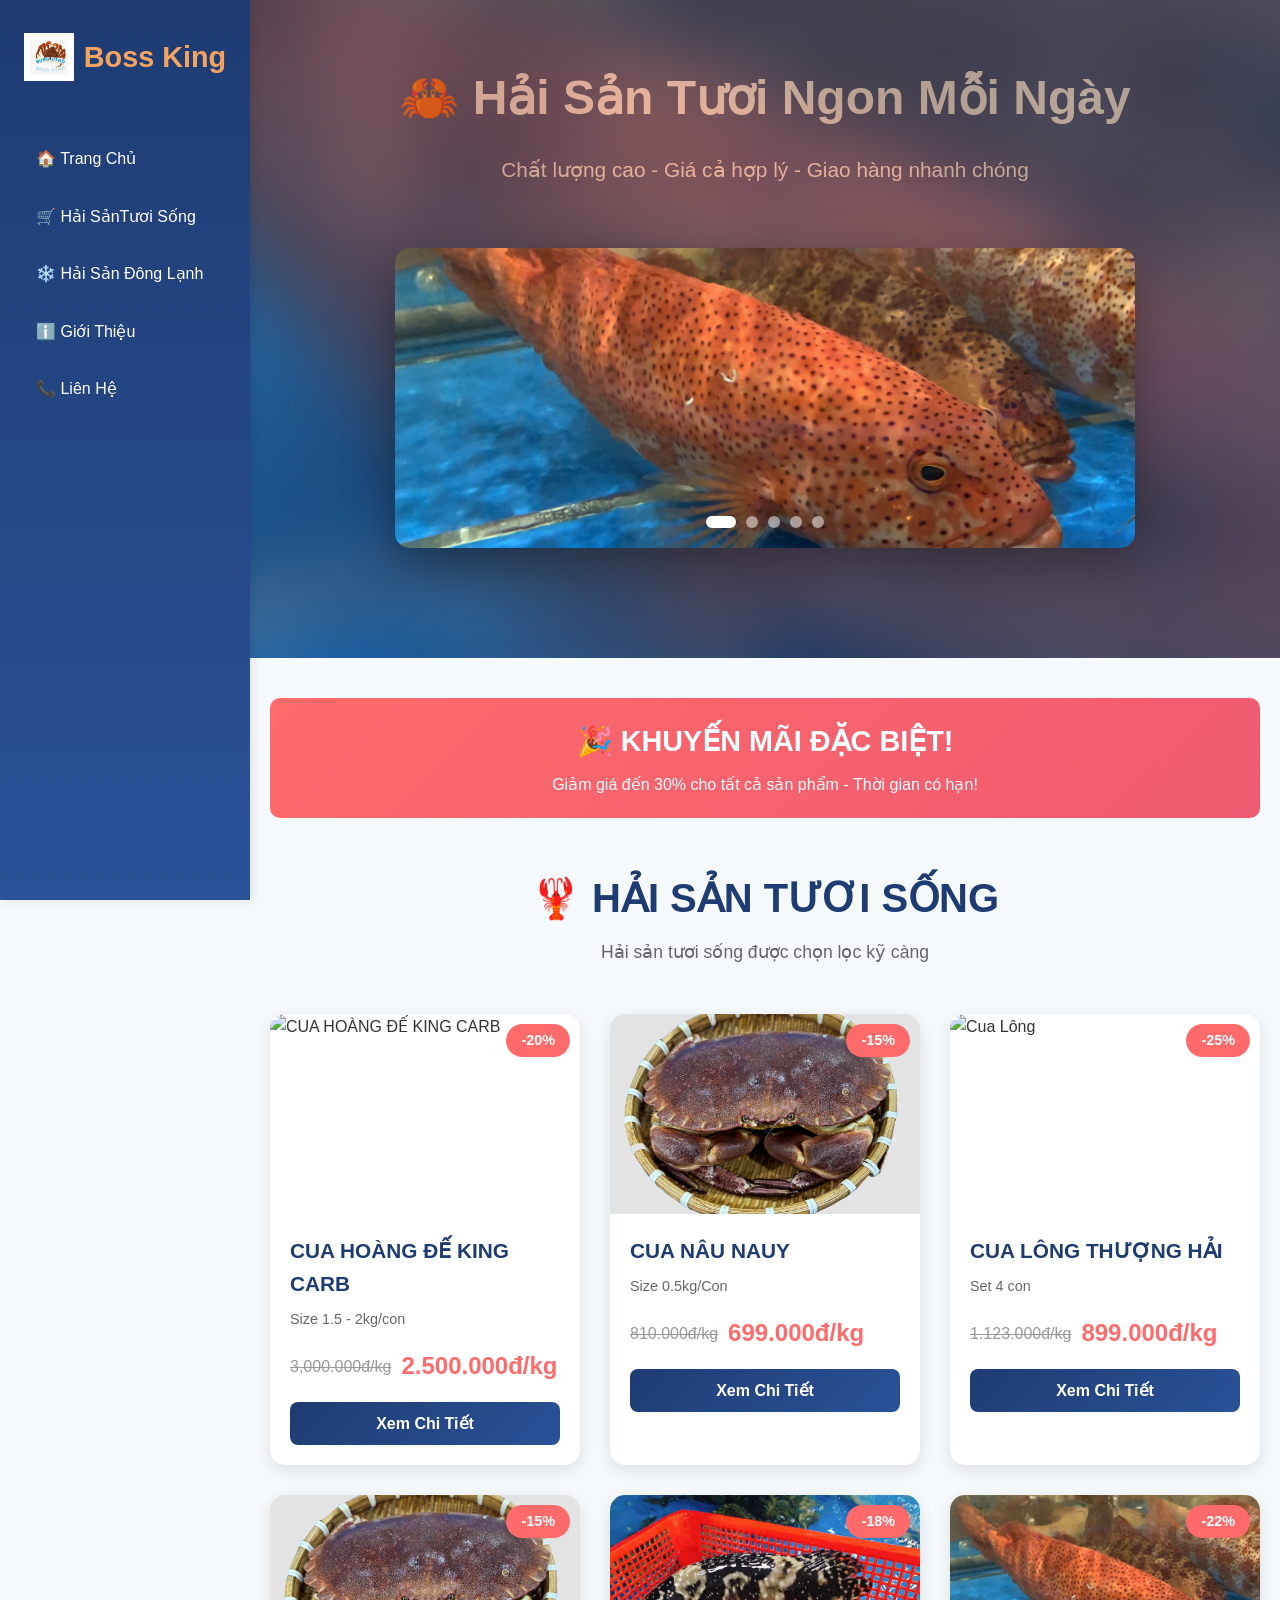
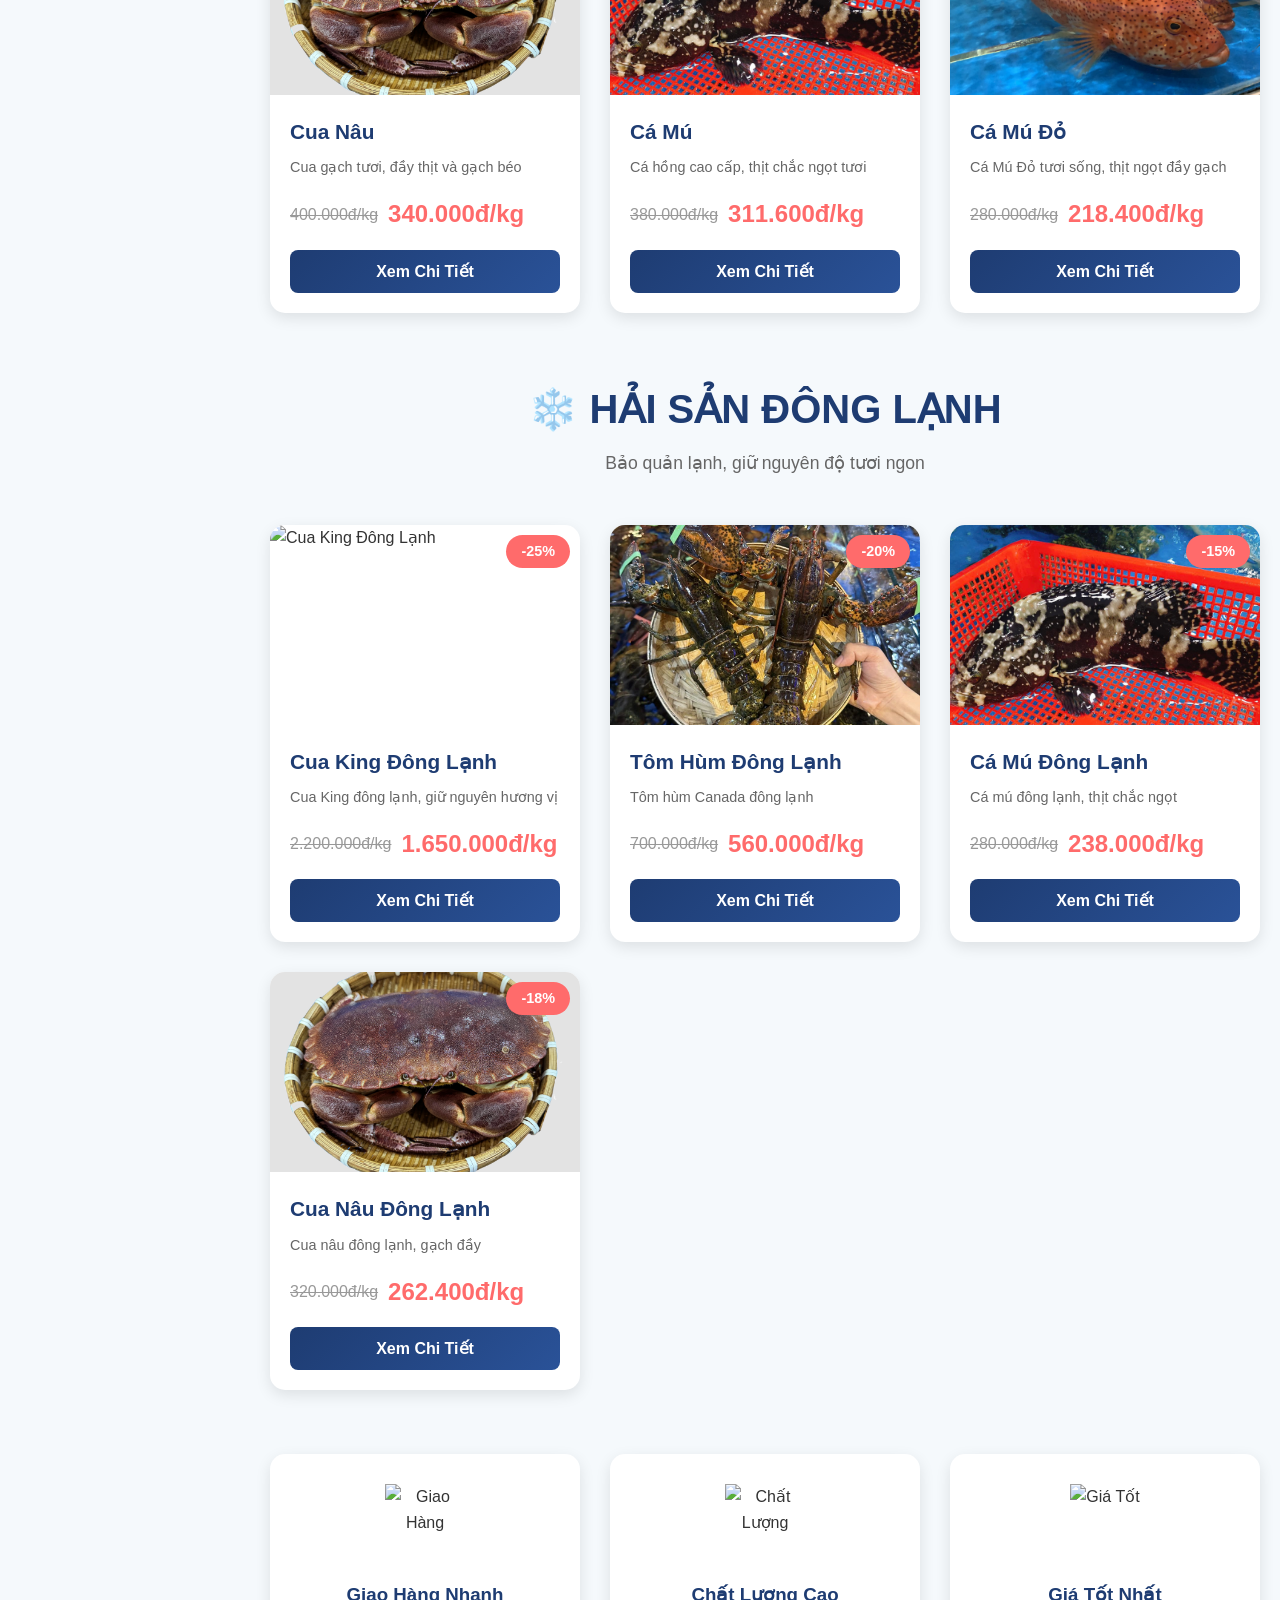
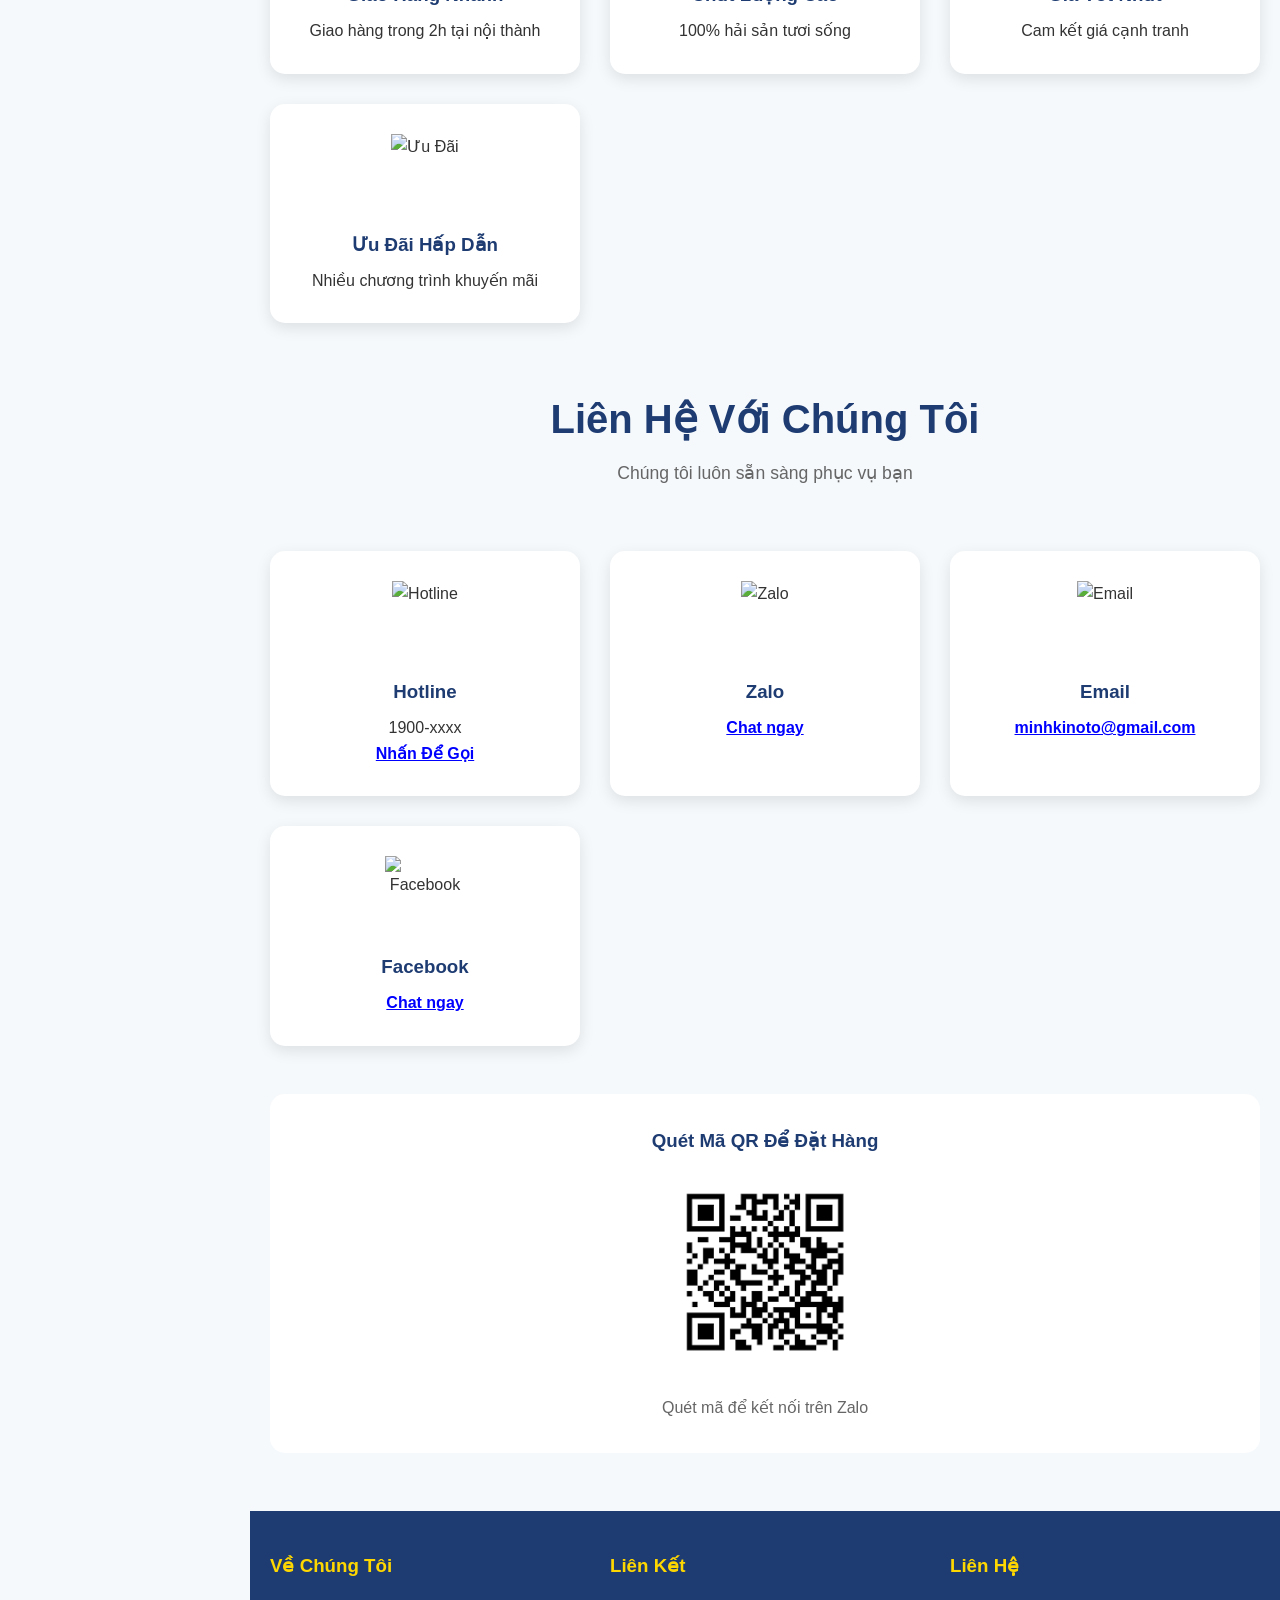
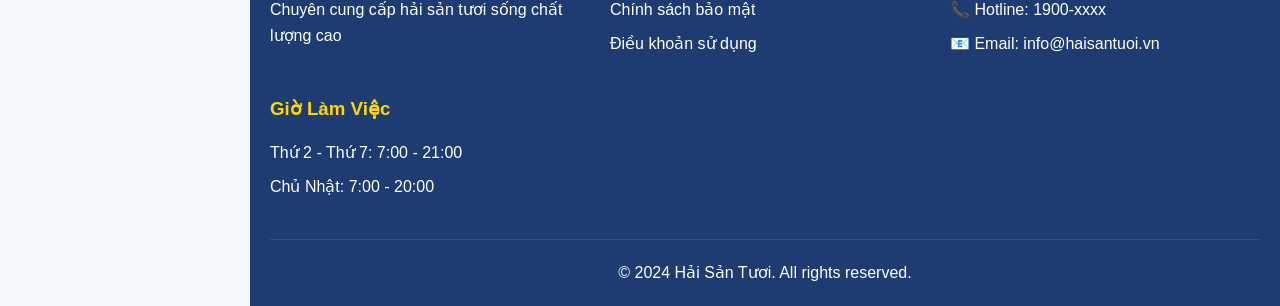
==== commit a91fac4f: "Add files via upload" ====
--- a/index.html
+++ b/index.html
@@ -21,7 +21,6 @@
             padding-left: 250px;
         }
 
-        /* Sidebar Menu */
         .sidebar {
             position: fixed;
             left: 0;
@@ -79,15 +78,16 @@
             padding-left: 2.5rem;
         }
 
-        /* Hero Banner */
         .hero {
             background: linear-gradient(rgba(30, 60, 114, 0.8), rgba(42, 82, 152, 0.8)),
                 url('data:image/svg+xml,<svg xmlns="http://www.w3.org/2000/svg" viewBox="0 0 1200 400"><rect fill="%231e3c72" width="1200" height="400"/><path fill="%232a5298" opacity="0.3" d="M0,200 Q300,150 600,200 T1200,200 L1200,400 L0,400 Z"/></svg>');
             background-size: cover;
             background-position: center;
             color: white;
-            padding: 60px 20px 40px;
+            padding: 60px 40px 80px;
             text-align: center;
+            position: relative;
+            overflow: hidden;
         }
 
         .hero h1 {
@@ -102,15 +102,54 @@
             animation: fadeInUp 1s;
         }
 
-        /* Carousel */
-        .carousel-container {
+        .carousel-wrapper {
             max-width: 800px;
             margin: 0 auto;
             position: relative;
+            padding: 30px;
+        }
+
+        .carousel-background {
+            position: absolute;
+            top: -10%;
+            left: -10%;
+            right: -10%;
+            bottom: -10%;
+            display: flex;
+            align-items: center;
+            justify-content: center;
+            overflow: hidden;
+            z-index: 0;
+            pointer-events: none;
+        }
+
+        .background-slide {
+            position: absolute;
+            width: 120%;
+            height: 120%;
+            opacity: 0;
+            transition: opacity 1s ease-in-out;
+        }
+
+        .background-slide img {
+            width: 100%;
+            height: 100%;
+            object-fit: cover;
+            filter: blur(30px);
+            transform: scale(1.2);
+        }
+
+        .background-slide.active {
+            opacity: 0.5;
+        }
+
+        .carousel-container {
+            position: relative;
             height: 300px;
+            border-radius: 15px;
             overflow: hidden;
-            border-radius: 15px;
-            box-shadow: 0 10px 40px rgba(0, 0, 0, 0.3);
+            box-shadow: 0 15px 50px rgba(0, 0, 0, 0.4);
+            z-index: 2;
         }
 
         .carousel-slide {
@@ -132,26 +171,7 @@
 
         .carousel-slide.active {
             opacity: 1;
-        }
-
-        .carousel-slide:nth-child(1) {
-            background: linear-gradient(135deg, #667eea 0%, #764ba2 100%);
-        }
-
-        .carousel-slide:nth-child(2) {
-            background: linear-gradient(135deg, #f093fb 0%, #f5576c 100%);
-        }
-
-        .carousel-slide:nth-child(3) {
-            background: linear-gradient(135deg, #4facfe 0%, #00f2fe 100%);
-        }
-
-        .carousel-slide:nth-child(4) {
-            background: linear-gradient(135deg, #43e97b 0%, #38f9d7 100%);
-        }
-
-        .carousel-slide:nth-child(5) {
-            background: linear-gradient(135deg, #fa709a 0%, #fee140 100%);
+            z-index: 2;
         }
 
         .carousel-indicators {
@@ -170,7 +190,7 @@
             border-radius: 50%;
             background: rgba(255, 255, 255, 0.5);
             cursor: pointer;
-            transition: background 0.3s;
+            transition: all 0.3s;
         }
 
         .indicator.active {
@@ -179,14 +199,12 @@
             border-radius: 6px;
         }
 
-        /* Container */
         .container {
             max-width: 1200px;
             margin: 0 auto;
             padding: 40px 20px;
         }
 
-        /* Section Title */
         .section-title {
             text-align: center;
             margin-bottom: 3rem;
@@ -203,7 +221,6 @@
             font-size: 1.1rem;
         }
 
-        /* Promotion Banner */
         .promo-banner {
             background: linear-gradient(135deg, #ff6b6b 0%, #ee5a6f 100%);
             color: white;
@@ -219,7 +236,6 @@
             margin-bottom: 0.5rem;
         }
 
-        /* Product Grid */
         .product-grid {
             display: grid;
             grid-template-columns: repeat(auto-fit, minmax(280px, 1fr));
@@ -326,7 +342,6 @@
             box-shadow: 0 5px 15px rgba(30, 60, 114, 0.4);
         }
 
-        /* Modal */
         .modal {
             display: none;
             position: fixed;
@@ -390,11 +405,67 @@
         }
 
         .modal-product-image img {
-            width: 400px;
-            height: 200px;
+            max-width: 100%;
+            width: 100%;
+            height: auto;
+            min-height: 200px;
             object-fit: cover;
             border-radius: 15px;
-            animation: bounce 1s;
+        }
+
+        .size-selector {
+            margin-bottom: 20px;
+        }
+
+        .size-selector h3 {
+            color: #1e3c72;
+            margin-bottom: 15px;
+            font-size: 1.2rem;
+        }
+
+        .size-options {
+            display: flex;
+            gap: 15px;
+            flex-wrap: wrap;
+        }
+
+        .size-option {
+            flex: 1;
+            min-width: 120px;
+            padding: 15px 20px;
+            background: white;
+            border: 2px solid #e0e0e0;
+            border-radius: 10px;
+            cursor: pointer;
+            text-align: center;
+            transition: all 0.3s;
+        }
+
+        .size-option:hover {
+            border-color: #2a5298;
+            transform: translateY(-2px);
+            box-shadow: 0 5px 15px rgba(42, 82, 152, 0.2);
+        }
+
+        .size-option.active {
+            background: linear-gradient(135deg, #1e3c72 0%, #2a5298 100%);
+            color: white;
+            border-color: #1e3c72;
+        }
+
+        .size-label {
+            font-weight: bold;
+            font-size: 1.1rem;
+            margin-bottom: 5px;
+        }
+
+        .size-price {
+            font-size: 0.9rem;
+            color: #666;
+        }
+
+        .size-option.active .size-price {
+            color: #ffd700;
         }
 
         .modal-price-section {
@@ -451,10 +522,6 @@
         .discount-tier:hover {
             transform: translateX(5px);
             background: #e9ecef;
-        }
-
-        .discount-tier:last-child {
-            margin-bottom: 0;
         }
 
         .tier-condition {
@@ -505,29 +572,6 @@
             box-shadow: 0 5px 15px rgba(37, 211, 102, 0.4);
         }
 
-        @keyframes fadeIn {
-            from {
-                opacity: 0;
-            }
-
-            to {
-                opacity: 1;
-            }
-        }
-
-        @keyframes slideDown {
-            from {
-                opacity: 0;
-                transform: translateY(-50px);
-            }
-
-            to {
-                opacity: 1;
-                transform: translateY(0);
-            }
-        }
-
-        /* Features Section */
         .features {
             display: grid;
             grid-template-columns: repeat(auto-fit, minmax(250px, 1fr));
@@ -565,7 +609,6 @@
             margin-bottom: 0.5rem;
         }
 
-        /* Footer */
         footer {
             background: #1e3c72;
             color: white;
@@ -601,225 +644,227 @@
             border-top: 1px solid rgba(255, 255, 255, 0.1);
         }
 
-        /* Animations */
+        @keyframes fadeIn {
+            from { opacity: 0; }
+            to { opacity: 1; }
+        }
+
+        @keyframes slideDown {
+            from { opacity: 0; transform: translateY(-50px); }
+            to { opacity: 1; transform: translateY(0); }
+        }
+
         @keyframes fadeInDown {
-            from {
-                opacity: 0;
-                transform: translateY(-30px);
+            from { opacity: 0; transform: translateY(-30px); }
+            to { opacity: 1; transform: translateY(0); }
+        }
+
+        @keyframes fadeInUp {
+            from { opacity: 0; transform: translateY(30px); }
+            to { opacity: 1; transform: translateY(0); }
+        }
+
+        @keyframes pulse {
+            0%, 100% { transform: scale(1); }
+            50% { transform: scale(1.02); }
+        }
+
+        @keyframes bounce {
+            0%, 100% { transform: translateY(0); }
+            50% { transform: translateY(-5px); }
+        }
+
+        @media (max-width: 768px) {
+            body { padding-left: 0; }
+            .sidebar { width: 100%; height: auto; position: relative; }
+            .hero h1 { font-size: 2rem; }
+            .hero p { font-size: 1rem; }
+            .carousel-wrapper { padding: 20px; }
+            .carousel-container { height: 200px; }
+            .carousel-background {
+                top: -5%;
+                left: -5%;
+                right: -5%;
+                bottom: -5%;
             }
-
-            to {
-                opacity: 1;
-                transform: translateY(0);
+            .background-slide {
+                width: 110%;
+                height: 110%;
             }
-        }
-
-        @keyframes fadeInUp {
-            from {
-                opacity: 0;
-                transform: translateY(30px);
+            .background-slide img {
+                filter: blur(20px);
             }
-
-            to {
-                opacity: 1;
-                transform: translateY(0);
+            
+            .modal-content {
+                width: 95%;
+                margin: 10% auto;
+                max-height: 90vh;
             }
-        }
-
-        @keyframes pulse {
-
-            0%,
-            100% {
-                transform: scale(1);
+            .modal-header {
+                padding: 20px;
             }
-
-            50% {
-                transform: scale(1.02);
+            .modal-header h2 {
+                font-size: 1.4rem;
             }
-        }
-
-        @keyframes bounce {
-
-            0%,
-            100% {
-                transform: translateY(0);
+            .modal-body {
+                padding: 20px;
             }
-
-            50% {
-                transform: translateY(-5px);
+            .modal-product-image img {
+                height: auto;
+                min-height: 180px;
             }
-        }
-
-        /* Responsive */
-        @media (max-width: 768px) {
-            body {
-                padding-left: 0;
+            .modal-price-row {
+                flex-direction: column;
+                align-items: flex-start;
+                gap: 10px;
             }
-
-            .sidebar {
-                width: 100%;
-                height: auto;
-                position: relative;
-            }
-
-            .logo {
-                margin-bottom: 1rem;
-            }
-
-            nav ul {
-                display: flex;
-                flex-wrap: wrap;
-                justify-content: center;
-            }
-
-            nav ul li {
-                flex: 0 0 50%;
-            }
-
-            nav a {
-                padding: 0.8rem 1rem;
-                text-align: center;
-                border-left: none;
-                border-bottom: 3px solid transparent;
-            }
-
-            nav a:hover {
-                padding-left: 1rem;
-                border-bottom-color: #ffd700;
-            }
-
-            .hero h1 {
-                font-size: 2rem;
-            }
-
-            .hero p {
+            .modal-original-price {
                 font-size: 1rem;
             }
-
-            .carousel-container {
-                height: 200px;
+            .modal-current-price {
+                font-size: 1.6rem;
+            }
+            .discount-tier {
+                flex-direction: column;
+                align-items: flex-start;
+                gap: 8px;
+            }
+            .size-options {
+                flex-direction: column;
+            }
+            .size-option {
+                min-width: 100%;
             }
         }
     </style>
 </head>
 
 <body>
-    <!-- Sidebar Menu -->
     <aside class="sidebar">
         <div class="logo">
-            <img src="img/logo.jpg" alt="Logo" class="logo-img">
-            Boss King
+            <img src="img/logo.jpg" alt="Logo" class="logo-img"> Boss King
         </div>
         <nav>
             <ul>
                 <li><a href="#home">🏠 Trang Chủ</a></li>
-                <li><a href="#products">🛍️ Sản Phẩm</a></li>
+                <li><a href="#products">🛒 Hải SảnTươi Sống</a></li>
+                <li><a href="#frozen">❄️ Hải Sản Đông Lạnh</a></li>
                 <li><a href="#about">ℹ️ Giới Thiệu</a></li>
                 <li><a href="#contact">📞 Liên Hệ</a></li>
             </ul>
         </nav>
     </aside>
 
-    <!-- Hero Section -->
     <section class="hero" id="home">
         <h1>🦀 Hải Sản Tươi Ngon Mỗi Ngày</h1>
         <p>Chất lượng cao - Giá cả hợp lý - Giao hàng nhanh chóng</p>
 
-        <!-- Carousel -->
-        <div class="carousel-container">
-            <div class="carousel-slide active">
-                <img src="img/camudo899k.jpg" alt="Cá Mú Đỏ">
-            </div>
-            <div class="carousel-slide">
-                <img src="img/camu.png" alt="Cá Mú">
-            </div>
-            <div class="carousel-slide">
-                <img src="img/ghe699k.png" alt="Ghẹ">
-            </div>
-            <div class="carousel-slide">
-                <img src="img/tomalaskanho1tr5.jpg" alt="Tôm Alaska">
-            </div>
-            <div class="carousel-slide">
-                <img src="img/cuanau.png" alt="Cua Nâu">
-            </div>
-            <div class="carousel-indicators">
-                <div class="indicator active" onclick="goToSlide(0)"></div>
-                <div class="indicator" onclick="goToSlide(1)"></div>
-                <div class="indicator" onclick="goToSlide(2)"></div>
-                <div class="indicator" onclick="goToSlide(3)"></div>
-                <div class="indicator" onclick="goToSlide(4)"></div>
+        <div class="carousel-background">
+            <div class="background-slide active">
+                <img src="img/camudo899k.jpg" alt="Background">
+            </div>
+            <div class="background-slide">
+                <img src="img/camu.png" alt="Background">
+            </div>
+            <div class="background-slide">
+                <img src="img/ghe699k.png" alt="Background">
+            </div>
+            <div class="background-slide">
+                <img src="img/tomalaskanho1tr5.jpg" alt="Background">
+            </div>
+            <div class="background-slide">
+                <img src="img/cuanau.png" alt="Background">
+            </div>
+        </div>
+
+        <div class="carousel-wrapper">
+            <div class="carousel-container">
+                <div class="carousel-slide active">
+                    <img src="img/camudo899k.jpg" alt="Cá Mú Đỏ">
+                </div>
+                <div class="carousel-slide">
+                    <img src="img/camu.png" alt="Cá Mú">
+                </div>
+                <div class="carousel-slide">
+                    <img src="img/ghe699k.png" alt="Ghẹ">
+                </div>
+                <div class="carousel-slide">
+                    <img src="img/tomalaskanho1tr5.jpg" alt="Tôm Alaska">
+                </div>
+                <div class="carousel-slide">
+                    <img src="img/cuanau.png" alt="Cua Nâu">
+                </div>
+                <div class="carousel-indicators">
+                    <div class="indicator active" onclick="goToSlide(0)"></div>
+                    <div class="indicator" onclick="goToSlide(1)"></div>
+                    <div class="indicator" onclick="goToSlide(2)"></div>
+                    <div class="indicator" onclick="goToSlide(3)"></div>
+                    <div class="indicator" onclick="goToSlide(4)"></div>
+                </div>
             </div>
         </div>
     </section>
 
-    <!-- Main Container -->
     <div class="container">
-        <!-- Promotion Banner -->
         <div class="promo-banner">
             <h3>🎉 KHUYẾN MÃI ĐẶC BIỆT!</h3>
             <p>Giảm giá đến 30% cho tất cả sản phẩm - Thời gian có hạn!</p>
         </div>
 
-        <!-- Section Title -->
         <div class="section-title" id="products">
-            <h2>DANH SÁCH THỰC ĐƠN</h2>
+            <h2>🦞 HẢI SẢN TƯƠI SỐNG</h2>
             <p>Hải sản tươi sống được chọn lọc kỹ càng</p>
         </div>
 
-        <!-- Product Grid -->
         <div class="product-grid">
-            <!-- Product 1 -->
             <div class="product-card">
                 <div class="product-image">
-                    <img src="img/tomalaskalon1tr6.jpg" alt="Tôm Hùm Alaska">
+                    <img src="img/king.png" alt="CUA HOÀNG ĐẾ KING CARB">
+                </div>
+                <span class="discount-badge">-20%</span>
+                <div class="product-info">
+                    <h3 class="product-name">CUA HOÀNG ĐẾ KING CARB</h3>
+                    <p class="product-desc">Size 1.5 - 2kg/con</p>
+                    <div class="price-container">
+                        <span class="original-price">3,000.000đ/kg</span>
+                        <span class="current-price">2.500.000đ/kg</span>
+                    </div>
+                    <button class="view-detail" onclick="showProductDetail('cuahoangde')">Xem Chi Tiết</button>
+                </div>
+            </div>
+
+            <div class="product-card">
+                <div class="product-image">
+                    <img src="img/cuanau.png" alt="CUA NÂU NAUY">
+                </div>
+                <span class="discount-badge">-15%</span>
+                <div class="product-info">
+                    <h3 class="product-name">CUA NÂU NAUY</h3>
+                    <p class="product-desc">Size 0.5kg/Con</p>
+                    <div class="price-container">
+                        <span class="original-price">810.000đ/kg</span>
+                        <span class="current-price">699.000đ/kg</span>
+                    </div>
+                    <button class="view-detail" onclick="showProductDetail('cuanau')">Xem Chi Tiết</button>
+                </div>
+            </div>
+
+            <div class="product-card">
+                <div class="product-image">
+                    <img src="img/cualong.png" alt="Cua Lông">
                 </div>
                 <span class="discount-badge">-25%</span>
                 <div class="product-info">
-                    <h3 class="product-name">Tôm Hùm Alaska</h3>
-                    <p class="product-desc">Tôm hùm tươi sống, thịt chắc ngọt, size lớn</p>
+                    <h3 class="product-name">CUA LÔNG THƯỢNG HẢI</h3>
+                    <p class="product-desc">Set 4 con</p>
                     <div class="price-container">
-                        <span class="original-price">800.000đ/kg</span>
-                        <span class="current-price">600.000đ/kg</span>
+                        <span class="original-price">1.123.000đ/kg</span>
+                        <span class="current-price">899.000đ/kg</span>
                     </div>
-                    <button class="view-detail" onclick="showProductDetail('tomhum')">Xem Chi Tiết</button>
-                </div>
-            </div>
-
-            <!-- Product 2 -->
-            <div class="product-card">
-                <div class="product-image">
-                    <img src="img/cuahoangde.jpg" alt="Cua Hoàng Đế">
-                </div>
-                <span class="discount-badge">-30%</span>
-                <div class="product-info">
-                    <h3 class="product-name">Cua Hoàng Đế</h3>
-                    <p class="product-desc">Cua biển cao cấp, thịt ngon ngọt béo</p>
-                    <div class="price-container">
-                        <span class="original-price">1.200.000đ/kg</span>
-                        <span class="current-price">840.000đ/kg</span>
-                    </div>
-                    <button class="view-detail" onclick="showProductDetail('cua')">Xem Chi Tiết</button>
-                </div>
-            </div>
-
-            <!-- Product 3 -->
-            <div class="product-card">
-                <div class="product-image">
-                    <img src="img/tomalaskanho1tr5.jpg" alt="Tôm Hùm Alaska nhỏ">
-                </div>
-                <span class="discount-badge">-20%</span>
-                <div class="product-info">
-                    <h3 class="product-name">Tôm Hùm Alaska nhỏ</h3>
-                    <p class="product-desc">Tôm hùm Canada đen, thịt ngọt đậm đà</p>
-                    <div class="price-container">
-                        <span class="original-price">950.000đ/kg</span>
-                        <span class="current-price">760.000đ/kg</span>
-                    </div>
-                    <button class="view-detail" onclick="showProductDetail('tomsu')">Xem Chi Tiết</button>
-                </div>
-            </div>
-
-            <!-- Product 4 -->
+                    <button class="view-detail" onclick="showProductDetail('cualong')">Xem Chi Tiết</button>
+                </div>
+            </div>
+
             <div class="product-card">
                 <div class="product-image">
                     <img src="img/cuanau.png" alt="Cua Nâu">
@@ -836,7 +881,6 @@
                 </div>
             </div>
 
-            <!-- Product 5 -->
             <div class="product-card">
                 <div class="product-image">
                     <img src="img/camu.png" alt="Cá Mú">
@@ -853,7 +897,6 @@
                 </div>
             </div>
 
-            <!-- Product 6 -->
             <div class="product-card">
                 <div class="product-image">
                     <img src="img/camudo899k.jpg" alt="Cá Mú Đỏ">
@@ -870,40 +913,109 @@
                 </div>
             </div>
         </div>
-
-        <!-- Features Section -->
+        <!-- HẢI SẢN ĐÔNG LẠNH -->
+        <div class="section-title" id="frozen" style="margin-top: 4rem;">
+            <h2>❄️ HẢI SẢN ĐÔNG LẠNH</h2>
+            <p>Bảo quản lạnh, giữ nguyên độ tươi ngon</p>
+        </div>
+
+        <div class="product-grid">
+            <div class="product-card">
+                <div class="product-image">
+                    <img src="img/king.png" alt="Cua King Đông Lạnh">
+                </div>
+                <span class="discount-badge">-25%</span>
+                <div class="product-info">
+                    <h3 class="product-name">Cua King Đông Lạnh</h3>
+                    <p class="product-desc">Cua King đông lạnh, giữ nguyên hương vị</p>
+                    <div class="price-container">
+                        <span class="original-price">2.200.000đ/kg</span>
+                        <span class="current-price">1.650.000đ/kg</span>
+                    </div>
+                    <button class="view-detail" onclick="showProductDetail('kingdl')">Xem Chi Tiết</button>
+                </div>
+            </div>
+
+            <div class="product-card">
+                <div class="product-image">
+                    <img src="img/tomalaskanho1tr5.jpg" alt="Tôm Hùm Đông Lạnh">
+                </div>
+                <span class="discount-badge">-20%</span>
+                <div class="product-info">
+                    <h3 class="product-name">Tôm Hùm Đông Lạnh</h3>
+                    <p class="product-desc">Tôm hùm Canada đông lạnh</p>
+                    <div class="price-container">
+                        <span class="original-price">700.000đ/kg</span>
+                        <span class="current-price">560.000đ/kg</span>
+                    </div>
+                    <button class="view-detail" onclick="showProductDetail('tomhumdl')">Xem Chi Tiết</button>
+                </div>
+            </div>
+
+            <div class="product-card">
+                <div class="product-image">
+                    <img src="img/camu.png" alt="Cá Mú Đông Lạnh">
+                </div>
+                <span class="discount-badge">-15%</span>
+                <div class="product-info">
+                    <h3 class="product-name">Cá Mú Đông Lạnh</h3>
+                    <p class="product-desc">Cá mú đông lạnh, thịt chắc ngọt</p>
+                    <div class="price-container">
+                        <span class="original-price">280.000đ/kg</span>
+                        <span class="current-price">238.000đ/kg</span>
+                    </div>
+                    <button class="view-detail" onclick="showProductDetail('camudl')">Xem Chi Tiết</button>
+                </div>
+            </div>
+
+            <div class="product-card">
+                <div class="product-image">
+                    <img src="img/cuanau.png" alt="Cua Nâu Đông Lạnh">
+                </div>
+                <span class="discount-badge">-18%</span>
+                <div class="product-info">
+                    <h3 class="product-name">Cua Nâu Đông Lạnh</h3>
+                    <p class="product-desc">Cua nâu đông lạnh, gạch đầy</p>
+                    <div class="price-container">
+                        <span class="original-price">320.000đ/kg</span>
+                        <span class="current-price">262.400đ/kg</span>
+                    </div>
+                    <button class="view-detail" onclick="showProductDetail('cuanaudl')">Xem Chi Tiết</button>
+                </div>
+            </div>
+        </div>
+
         <div class="features" id="about">
             <div class="feature-card">
                 <div class="feature-icon">
                     <img src="https://cdn-icons-png.flaticon.com/512/709/709790.png" alt="Giao Hàng">
                 </div>
                 <h3>Giao Hàng Nhanh</h3>
-                <p>Giao hàng trong 2h tại nội thành, đảm bảo độ tươi ngon</p>
+                <p>Giao hàng trong 2h tại nội thành</p>
             </div>
             <div class="feature-card">
                 <div class="feature-icon">
                     <img src="https://cdn-icons-png.flaticon.com/512/7656/7656139.png" alt="Chất Lượng">
                 </div>
                 <h3>Chất Lượng Cao</h3>
-                <p>100% hải sản tươi sống, được kiểm tra nghiêm ngặt</p>
+                <p>100% hải sản tươi sống</p>
             </div>
             <div class="feature-card">
                 <div class="feature-icon">
                     <img src="https://cdn-icons-png.flaticon.com/512/2037/2037440.png" alt="Giá Tốt">
                 </div>
                 <h3>Giá Tốt Nhất</h3>
-                <p>Cam kết giá cả cạnh tranh nhất thị trường</p>
+                <p>Cam kết giá cạnh tranh</p>
             </div>
             <div class="feature-card">
                 <div class="feature-icon">
                     <img src="https://cdn-icons-png.flaticon.com/512/3176/3176366.png" alt="Ưu Đãi">
                 </div>
                 <h3>Ưu Đãi Hấp Dẫn</h3>
-                <p>Nhiều chương trình khuyến mãi đặc biệt</p>
+                <p>Nhiều chương trình khuyến mãi</p>
             </div>
         </div>
 
-        <!-- Contact Section -->
         <div class="section-title" id="contact" style="margin-top: 4rem;">
             <h2>Liên Hệ Với Chúng Tôi</h2>
             <p>Chúng tôi luôn sẵn sàng phục vụ bạn</p>
@@ -915,57 +1027,39 @@
                     <img src="https://cdn-icons-png.flaticon.com/512/126/126341.png" alt="Hotline">
                 </div>
                 <h3>Hotline</h3>
-                <a>
-                    1900-xxxx
-                    <p><a href="tel:1900xxxx" target="_blank"
-                        style="color: blue; text-decoration: none; font-weight: bold;">Nhấn Để Gọi Ngay</a></p>
-                </a>
+                <p>1900-xxxx<br><a href="tel:1900xxxx" style="color: blue; font-weight: bold;">Nhấn Để Gọi</a></p>
             </div>
             <div class="feature-card">
                 <div class="feature-icon">
                     <img src="https://emsang.vn/wp-content/uploads/2023/02/zalo-2.png" alt="Zalo">
                 </div>
                 <h3>Zalo</h3>
-                <p>Phản hồi nhanh chóng<br />
-                <p><a href="https://zalo.me/0123456789" target="_blank"
-                        style="color: blue; text-decoration: none; font-weight: bold;">Chat ngay</a></p>
+                <p><a href="https://zalo.me/0123456789" target="_blank" style="color: blue; font-weight: bold;">Chat ngay</a></p>
             </div>
             <div class="feature-card">
                 <div class="feature-icon">
                     <img src="https://cdn-icons-png.flaticon.com/512/732/732200.png" alt="Email">
                 </div>
                 <h3>Email</h3>
-                <p>
-                    minhkinoto@gmail.com<br />
-                    <a style="text-decoration: none; color: blue; font-weight: bold;" href="mailto:minhkinoto@gmail.com"
-                        class="email-link">
-                        Gửi email ngay
-                    </a>
-
-                </p>
+                <p><a href="mailto:minhkinoto@gmail.com" style="color: blue; font-weight: bold;">minhkinoto@gmail.com</a></p>
             </div>
             <div class="feature-card">
                 <div class="feature-icon">
-                    <img src="https://cdn.pixabay.com/photo/2021/06/15/12/51/facebook-6338509_1280.png" alt="Địa Chỉ">
+                    <img src="https://cdn.pixabay.com/photo/2021/06/15/12/51/facebook-6338509_1280.png" alt="Facebook">
                 </div>
                 <h3>Facebook</h3>
-                <p>Hải Sản Boss King<br />
-                <p><a href="https://www.facebook.com/login.php/" target="_blank"
-                        style="color: blue; text-decoration: none; font-weight: bold;">Chat ngay</a></p>
-                </p>
+                <p><a href="https://www.facebook.com/login.php/" target="_blank" style="color: blue; font-weight: bold;">Chat ngay</a></p>
             </div>
         </div>
 
-        <!-- QR Code Section -->
-        <div
-            style="text-align: center; margin: 3rem 0; padding: 2rem; background: white; border-radius: 15px; box-shadow: 0 5px 15px rgba(0,0,0,0.1);">
-            <h3 style="color: #1e3c72; margin-bottom: 1rem;">Quét Mã QR Để Đặt Hàng Nhanh</h3>
-            <img src="img/maqr.png" alt="QR Code" style="width: 200px; height: 200px; margin: 0 auto; display: block;">
-            <p style="color: #666; margin-top: 1rem;">Quét mã để kết nối với chúng tôi trên Zalo</p>
+        <div style="text-align: center; margin: 3rem 0; padding: 2rem; background: white; border-radius: 15px;">
+            <h3 style="color: #1e3c72; margin-bottom: 1rem;">Quét Mã QR Để Đặt Hàng</h3>
+            <img src="img/maqr.png" alt="QR Code" style="width: 200px; height: 200px;">
+            <p style="color: #666; margin-top: 1rem;">Quét mã để kết nối trên Zalo</p>
         </div>
     </div>
 
-    <!-- Product Detail Modal -->
+    <!-- MODAL -->
     <div id="productModal" class="modal">
         <div class="modal-content">
             <div class="modal-header">
@@ -974,45 +1068,45 @@
             </div>
             <div class="modal-body">
                 <div class="modal-product-image" id="modalIcon"></div>
-
+                
+                <!-- Size Selector -->
+                <div class="size-selector" id="sizeSelector">
+                    <h3>🛒 Chọn Kích Thước</h3>
+                    <div class="size-options" id="sizeOptions"></div>
+                </div>
+                
                 <div class="modal-price-section">
                     <div class="modal-price-row">
                         <span class="modal-original-price" id="modalOriginalPrice"></span>
                         <span class="modal-current-price" id="modalCurrentPrice"></span>
                     </div>
                 </div>
-
                 <div class="product-description">
                     <h3>Mô tả sản phẩm</h3>
                     <p id="modalDescription"></p>
                 </div>
-
                 <div class="discount-info">
                     <h3>🎁 Chương Trình Giảm Giá Đặc Biệt</h3>
                     <div id="discountTiers"></div>
                 </div>
-
-                <a href="https://zalo.me/0123456789" target="_blank" class="add-to-cart-modal" id="contactButton">
+                <a href="https://zalo.me/0123456789" target="_blank" class="add-to-cart-modal">
                     📞 Liên Hệ Để Đặt Ngay
                 </a>
             </div>
         </div>
     </div>
 
-    <!-- Footer -->
     <footer>
         <div class="footer-content">
             <div class="footer-section">
                 <h3>Về Chúng Tôi</h3>
-                <p>Chuyên cung cấp hải sản tươi sống chất lượng cao với giá cả hợp lý nhất.</p>
+                <p>Chuyên cung cấp hải sản tươi sống chất lượng cao</p>
             </div>
             <div class="footer-section">
                 <h3>Liên Kết</h3>
                 <ul>
                     <li>Chính sách bảo mật</li>
                     <li>Điều khoản sử dụng</li>
-                    <li>Hướng dẫn mua hàng</li>
-                    <li>Chính sách đổi trả</li>
                 </ul>
             </div>
             <div class="footer-section">
@@ -1020,7 +1114,6 @@
                 <ul>
                     <li>📞 Hotline: 1900-xxxx</li>
                     <li>📧 Email: info@haisantuoi.vn</li>
-                    <li>📍 Địa chỉ: 123 Đường ABC, Q.1, TP.HCM</li>
                 </ul>
             </div>
             <div class="footer-section">
@@ -1028,7 +1121,6 @@
                 <ul>
                     <li>Thứ 2 - Thứ 7: 7:00 - 21:00</li>
                     <li>Chủ Nhật: 7:00 - 20:00</li>
-                    <li>Giao hàng 24/7</li>
                 </ul>
             </div>
         </div>
@@ -1038,19 +1130,20 @@
     </footer>
 
     <script>
-        // Carousel functionality
+        // Carousel
         let currentSlide = 0;
         const slides = document.querySelectorAll('.carousel-slide');
+        const backgroundSlides = document.querySelectorAll('.background-slide');
         const indicators = document.querySelectorAll('.indicator');
         const totalSlides = slides.length;
 
         function showSlide(index) {
-            // Remove active class from all slides and indicators
             slides.forEach(slide => slide.classList.remove('active'));
+            backgroundSlides.forEach(bg => bg.classList.remove('active'));
             indicators.forEach(indicator => indicator.classList.remove('active'));
 
-            // Add active class to current slide and indicator
             slides[index].classList.add('active');
+            backgroundSlides[index].classList.add('active');
             indicators[index].classList.add('active');
         }
 
@@ -1064,168 +1157,276 @@
             showSlide(currentSlide);
         }
 
-        // Auto-advance carousel every 3 seconds
         setInterval(nextSlide, 3000);
 
-        // Product data
+        // Products Data
         const products = {
-            tomhum: {
-                name: 'Tôm Hùm Alaska',
-                image: 'img/tomalaskalon1tr6.jpg',
-                originalPrice: '800.000đ/kg',
-                currentPrice: '600.000đ/kg',
-                description: 'Tôm hùm Alaska tươi sống, được nhập khẩu trực tiếp từ vùng biển lạnh Alaska. Thịt tôm chắc nịch, ngọt tự nhiên, giàu protein và omega-3. Size lớn, trọng lượng từ 500g - 1kg/con. Thích hợp cho các món nướng, hấp, hoặc làm sashimi.',
+            cuahoangde: {
+                name: 'CUA HOÀNG ĐẾ KING CARB',
+                image: 'img/king.png',
+                description: 'Cua King Crab còn gọi là cua hoàng đế Alaska, được nhập khẩu sống từ Canada. Đảo Hải Sản Giao cua king crab sống nguyên con đến tận tay khách hàng, Size cua từ 1.8kg – 4kg. Bán chạy nhất từ 2kg – 3kg/con. (*) Cua KingCrab có thể sống khỏe được từ 4-8 tiếng kể từ lúc giao hàng. Phù hợp biếu tặng.',
+                sizes: [
+                    {
+                        label: '1.5-2kg',
+                        originalPrice: '2.800.000đ/kg',
+                        currentPrice: '2.350.000đ/kg'
+                    }
+                ],
                 discounts: [
-                    { condition: 'Mua từ 2 con trở lên', discount: 'Giảm thêm 5%' },
-                    { condition: 'Mua từ 3kg trở lên', discount: 'Giảm thêm 10%' },
-                    { condition: 'Mua từ 5kg trở lên', discount: 'Giảm thêm 15%' }
+                    { condition: 'Mua trên 1.5kg', discount: 'Tặng kèm nước sốt + kìm cắt cua' },
+                    { condition: 'Mua trên 2.5kg', discount: 'Giảm thêm 2%' },
+                    { condition: 'Mua trên 3kg', discount: 'Giảm thêm 4%' }
                 ]
             },
-            cua: {
-                name: 'Cua Hoàng Đế',
-                image: 'img/cuahoangde.jpg',
-                originalPrice: '1.200.000đ/kg',
-                currentPrice: '840.000đ/kg',
-                description: 'Cua Hoàng Đế từ biển sâu, nổi tiếng với thịt ngọt béo đặc trưng. Mỗi con cua nặng từ 1-2kg, chân dài thịt chắc. Giàu vitamin B12, kẽm và selenium. Thích hợp chế biến hấp, nướng hoặc lẩu.',
-                discounts: [
-                    { condition: 'Mua từ 2 con trở lên', discount: 'Giảm thêm 8%' },
-                    { condition: 'Mua từ 3 con trở lên', discount: 'Giảm thêm 12%' },
-                    { condition: 'Mua từ 5kg trở lên', discount: 'Giảm thêm 18%' }
+            cuanau: {
+                name: 'CUA NÂU NAUY',
+                image: 'img/cuanau.png',
+                description: 'Cua Nâu Na Uy – Siêu Gạch, Siêu "đã". Nếu bạn đang tìm một loại cua gạch nhiều – thịt chắc – vị ngọt lạnh đặc trưng xứ Bắc Âu, thì Cua Nâu Na Uy đúng là chân ái. Không cần cầu kỳ, chỉ cần hấp, rang bơ tỏi hay bỏ lẩu cũng đủ "đốn tim" từ tín đồ ăn chơi đến giới sành hải sản.',
+                sizes: [
+                    {
+                        label: '0.5kg/con',
+                        originalPrice: '810.000đ/con',
+                        currentPrice: '699.000đ/con'
+                    },
+                    {
+                        label: '> 0.5kg/con',
+                        originalPrice: '899.000đ/kg',
+                        currentPrice: '799.000đ/kg'
+                    },
+                    {
+                        label: '> 1kg/con',
+                        originalPrice: '1.149.000đ/kg',
+                        currentPrice: '999.000đ/kg'
+                    }
+                ],
+                discounts: [ 
+                    
                 ]
             },
-            tomsu: {
-                name: 'Tôm Hùm Alsaka Nhỏ',
-                image: 'img/tomalaskanho1tr5.jpg',
-                originalPrice: '950.000đ/kg',
-                currentPrice: '760.000đ/kg',
-                description: 'Tôm hùm Canada (Boston Lobster) tươi sống, màu đen đặc trưng. Thịt tôm chắc, ngọt đậm đà hơn tôm hùm thường. Giàu protein và ít béo. Size đại từ 600g - 1.2kg/con. Phù hợp để hấp, nướng bơ tỏi, hoặc làm món Thermidor.',
+            cualong: {
+                name: 'CUA LÔNG THƯỢNG HẢI',
+                image: 'img/cualong.png',
+                description: 'Cua lông HongKong được coi là món ăn thượng hạng của giới nhà giàu HongKong và Thượng Hải. Thời điểm vàng của vụ mùa cua lông là mùa Thu từ tháng 10 đến tháng 12 Âm Lịch. Đặc biệt Cua Lông HongKong Cái càng được ưu chuộng hơn, bởi cua lông cái gạch nhiều hơn so với cua lông đực.',
+                sizes: [
+                    {
+                        label: 'Set 4 con',
+                        originalPrice: '1.123.000đ/kg',
+                        currentPrice: '899.000đ/kg'
+                    },
+                    {
+                        label: 'Set 4-5 con hấp sẵn',
+                        originalPrice: '498.000đ/kg',
+                        currentPrice: '399.000đ/kg'
+                    }
+                ],
                 discounts: [
-                    { condition: 'Mua từ 2 con trở lên', discount: 'Giảm thêm 5%' },
-                    { condition: 'Mua từ 3kg trở lên', discount: 'Giảm thêm 8%' },
-                    { condition: 'Mua từ 5kg trở lên', discount: 'Giảm thêm 12%' }
+                   
                 ]
             },
             muc: {
                 name: 'Cua Nâu',
                 image: 'img/cuanau.png',
-                originalPrice: '400.000đ/kg',
-                currentPrice: '340.000đ/kg',
-                description: 'Cua gạch biển tươi sống, thịt trắng ngọt, gạch béo đậm đà. Size vừa từ 300-500g/con, đầy thịt và gạch. Giàu protein, canxi và các khoáng chất. Thích hợp để hấp, nấu lẩu hoặc rang me.',
+                description: 'Cua gạch biển tươi sống, thịt trắng ngọt, gạch béo đậm đà.',
+                sizes: [
+                    {
+                        label: '1kg',
+                        originalPrice: '400.000đ/kg',
+                        currentPrice: '340.000đ/kg'
+                    }
+                ],
                 discounts: [
-                    { condition: 'Mua từ 3kg trở lên', discount: 'Giảm thêm 6%' },
-                    { condition: 'Mua từ 5kg trở lên', discount: 'Giảm thêm 10%' },
-                    { condition: 'Mua từ 10kg trở lên', discount: 'Giảm thêm 15%' }
+                    { condition: 'Mua từ 3kg', discount: 'Giảm thêm 6%' },
+                    { condition: 'Mua từ 5kg', discount: 'Giảm thêm 10%' },
+                    { condition: 'Mua từ 10kg', discount: 'Giảm thêm 15%' }
                 ]
             },
             cahoi: {
                 name: 'Cá Mú',
                 image: 'img/camu.png',
-                originalPrice: '380.000đ/kg',
-                currentPrice: '311.600đ/kg',
-                description: 'Cá mú tươi sống, thịt trắng chắc, ngọt tự nhiên. Đánh bắt tươi sống từ biển sâu. Size từ 1-2kg/con. Giàu protein, ít béo, nhiều DHA tốt cho não bộ. Thích hợp cho món hấp, nướng, chiên hoặc lẩu.',
+                description: 'Cá mú tươi sống, thịt trắng chắc, ngọt tự nhiên.',
+                sizes: [
+                    {
+                        label: '1kg',
+                        originalPrice: '380.000đ/kg',
+                        currentPrice: '311.600đ/kg'
+                    }
+                ],
                 discounts: [
-                    { condition: 'Mua từ 2kg trở lên', discount: 'Giảm thêm 5%' },
-                    { condition: 'Mua từ 3kg trở lên', discount: 'Giảm thêm 8%' },
-                    { condition: 'Mua từ 5kg trở lên', discount: 'Giảm thêm 12%' }
+                    { condition: 'Mua từ 2kg', discount: 'Giảm thêm 5%' },
+                    { condition: 'Mua từ 3kg', discount: 'Giảm thêm 8%' },
+                    { condition: 'Mua từ 5kg', discount: 'Giảm thêm 12%' }
                 ]
             },
             hau: {
                 name: 'Cá Mú Đỏ',
                 image: 'img/camudo899k.jpg',
-                originalPrice: '280.000đ/kg',
-                currentPrice: '218.400đ/kg',
-                description: 'Cá mú đỏ tươi sống, màu đỏ tự nhiên đặc trưng. Thịt ngọt, gạch béo đậm đà. Size vừa từ 250-400g/con. Giàu protein, kẽm và omega-3. Phù hợp để hấp, nấu bún riêu, lẩu hoặc nướng.',
+                description: 'Cá mú đỏ tươi sống, màu đỏ tự nhiên, thịt ngọt gạch béo.',
+                sizes: [
+                    {
+                        label: '1kg',
+                        originalPrice: '280.000đ/kg',
+                        currentPrice: '218.400đ/kg'
+                    }
+                ],
                 discounts: [
-                    { condition: 'Mua từ 2kg trở lên', discount: 'Giảm thêm 7%' },
-                    { condition: 'Mua từ 3kg trở lên', discount: 'Giảm thêm 10%' },
-                    { condition: 'Mua từ 5kg trở lên', discount: 'Giảm thêm 15%' }
+                    { condition: 'Mua từ 2kg', discount: 'Giảm thêm 7%' },
+                    { condition: 'Mua từ 3kg', discount: 'Giảm thêm 10%' },
+                    { condition: 'Mua từ 5kg', discount: 'Giảm thêm 15%' }
+                ]
+            },
+            // Hải sản đông lạnh
+            kingdl: {
+                name: 'Cua King Đông Lạnh',
+                image: 'img/king.png',
+                description: 'Cua King đông lạnh nhập khẩu, bảo quản chuẩn -18°C, giữ nguyên độ tươi ngon và dinh dưỡng. Thịt chắc, ngọt tự nhiên.',
+                sizes: [
+                    {
+                        label: '1kg',
+                        originalPrice: '2.000.000đ/kg',
+                        currentPrice: '1.500.000đ/kg'
+                    },
+                    {
+                        label: '2kg',
+                        originalPrice: '2.200.000đ/kg',
+                        currentPrice: '1.650.000đ/kg'
+                    }
+                ],
+                discounts: [
+                    { condition: 'Mua từ 3kg', discount: 'Giảm thêm 5%' },
+                    { condition: 'Mua từ 5kg', discount: 'Giảm thêm 10%' }
+                ]
+            },
+            tomhumdl: {
+                name: 'Tôm Hùm Đông Lạnh',
+                image: 'img/tomalaskanho1tr5.jpg',
+                description: 'Tôm hùm Canada đông lạnh, bảo quản lạnh sâu, thịt ngọt, chắc. Tiện lợi cho việc chế biến.',
+                sizes: [
+                    {
+                        label: '500g',
+                        originalPrice: '650.000đ/kg',
+                        currentPrice: '520.000đ/kg'
+                    },
+                    {
+                        label: '1kg',
+                        originalPrice: '700.000đ/kg',
+                        currentPrice: '560.000đ/kg'
+                    }
+                ],
+                discounts: [
+                    { condition: 'Mua từ 3kg', discount: 'Giảm thêm 7%' },
+                    { condition: 'Mua từ 5kg', discount: 'Giảm thêm 12%' }
+                ]
+            },
+            camudl: {
+                name: 'Cá Mú Đông Lạnh',
+                image: 'img/camu.png',
+                description: 'Cá mú đông lạnh chất lượng cao, phi lê sạch, thịt trắng ngọt, giữ nguyên hương vị tươi ngon.',
+                sizes: [
+                    {
+                        label: '1kg',
+                        originalPrice: '280.000đ/kg',
+                        currentPrice: '238.000đ/kg'
+                    }
+                ],
+                discounts: [
+                    { condition: 'Mua từ 3kg', discount: 'Giảm thêm 8%' },
+                    { condition: 'Mua từ 5kg', discount: 'Giảm thêm 15%' }
+                ]
+            },
+            cuanaudl: {
+                name: 'Cua Nâu Đông Lạnh',
+                image: 'img/cuanau.png',
+                description: 'Cua nâu đông lạnh Na Uy, gạch đầy, thịt ngọt. Bảo quản đúng chuẩn, sẵn sàng chế biến.',
+                sizes: [
+                    {
+                        label: '500g',
+                        originalPrice: '300.000đ/kg',
+                        currentPrice: '245.000đ/kg'
+                    },
+                    {
+                        label: '1kg',
+                        originalPrice: '320.000đ/kg',
+                        currentPrice: '262.400đ/kg'
+                    }
+                ],
+                discounts: [
+                    { condition: 'Mua từ 3kg', discount: 'Giảm thêm 6%' },
+                    { condition: 'Mua từ 5kg', discount: 'Giảm thêm 12%' }
                 ]
             }
         };
 
-        let currentProduct = null;
-
-        // Show product detail modal
+        let currentSelectedSize = 0;
+
         function showProductDetail(productId) {
             const product = products[productId];
             if (!product) return;
 
-            currentProduct = product;
-
-            // Update modal content
+            currentSelectedSize = 0;
+
             document.getElementById('modalTitle').textContent = product.name;
             document.getElementById('modalIcon').innerHTML = `<img src="${product.image}" alt="${product.name}">`;
-            document.getElementById('modalOriginalPrice').textContent = 'Giá gốc: ' + product.originalPrice;
-            document.getElementById('modalCurrentPrice').textContent = product.currentPrice;
             document.getElementById('modalDescription').textContent = product.description;
 
-            // Build discount tiers
-            const discountTiersHTML = product.discounts.map(tier => `
+            // Render size options
+            const sizeOptionsHTML = product.sizes.map((size, index) => `
+                <div class="size-option ${index === 0 ? 'active' : ''}" onclick="selectSize('${productId}', ${index})">
+                    <div class="size-label">${size.label}</div>
+                    <div class="size-price">${size.currentPrice}</div>
+                </div>
+            `).join('');
+            document.getElementById('sizeOptions').innerHTML = sizeOptionsHTML;
+
+            // Update price with first size
+            updatePrice(product, 0);
+
+            const discountHTML = product.discounts.map(tier => `
                 <div class="discount-tier">
                     <span class="tier-condition">${tier.condition}</span>
                     <span class="tier-discount">${tier.discount}</span>
                 </div>
             `).join('');
-            document.getElementById('discountTiers').innerHTML = discountTiersHTML;
-
-            // Show modal
+            document.getElementById('discountTiers').innerHTML = discountHTML;
+
             document.getElementById('productModal').style.display = 'block';
             document.body.style.overflow = 'hidden';
         }
 
-        // Close modal
+        function selectSize(productId, sizeIndex) {
+            const product = products[productId];
+            currentSelectedSize = sizeIndex;
+
+            // Update active state
+            document.querySelectorAll('.size-option').forEach((option, index) => {
+                if (index === sizeIndex) {
+                    option.classList.add('active');
+                } else {
+                    option.classList.remove('active');
+                }
+            });
+
+            // Update price
+            updatePrice(product, sizeIndex);
+        }
+
+        function updatePrice(product, sizeIndex) {
+            const size = product.sizes[sizeIndex];
+            document.getElementById('modalOriginalPrice').textContent = 'Giá gốc: ' + size.originalPrice;
+            document.getElementById('modalCurrentPrice').textContent = size.currentPrice;
+        }
+
         function closeModal() {
             document.getElementById('productModal').style.display = 'none';
             document.body.style.overflow = 'auto';
         }
 
-        // Close modal when clicking outside
-        window.onclick = function (event) {
+        window.onclick = function(event) {
             const modal = document.getElementById('productModal');
-            if (event.target === modal) {
-                closeModal();
-            }
-        }
-
-        // Close modal with ESC key
-        document.addEventListener('keydown', function (event) {
-            if (event.key === 'Escape') {
-                closeModal();
-            }
-        });
-
-        // Smooth scrolling
-        document.querySelectorAll('a[href^="#"]').forEach(anchor => {
-            anchor.addEventListener('click', function (e) {
-                e.preventDefault();
-                const targetId = this.getAttribute('href').substring(1);
-                const target = document.getElementById(targetId);
-                if (target) {
-                    window.scrollTo({
-                        top: target.offsetTop - 20,
-                        behavior: 'smooth'
-                    });
-                }
-            });
-        });
-
-        // Add scroll animation to product cards
-        const observerOptions = {
-            threshold: 0.1,
-            rootMargin: '0px 0px -50px 0px'
-        };
-
-        const observer = new IntersectionObserver((entries) => {
-            entries.forEach(entry => {
-                if (entry.isIntersecting) {
-                    entry.target.style.animation = 'fadeInUp 0.6s ease-out';
-                    observer.unobserve(entry.target);
-                }
-            });
-        }, observerOptions);
-
-        document.querySelectorAll('.product-card').forEach(card => {
-            observer.observe(card);
+            if (event.target === modal) closeModal();
+        }
+
+        document.addEventListener('keydown', function(event) {
+            if (event.key === 'Escape') closeModal();
         });
     </script>
 </body>
